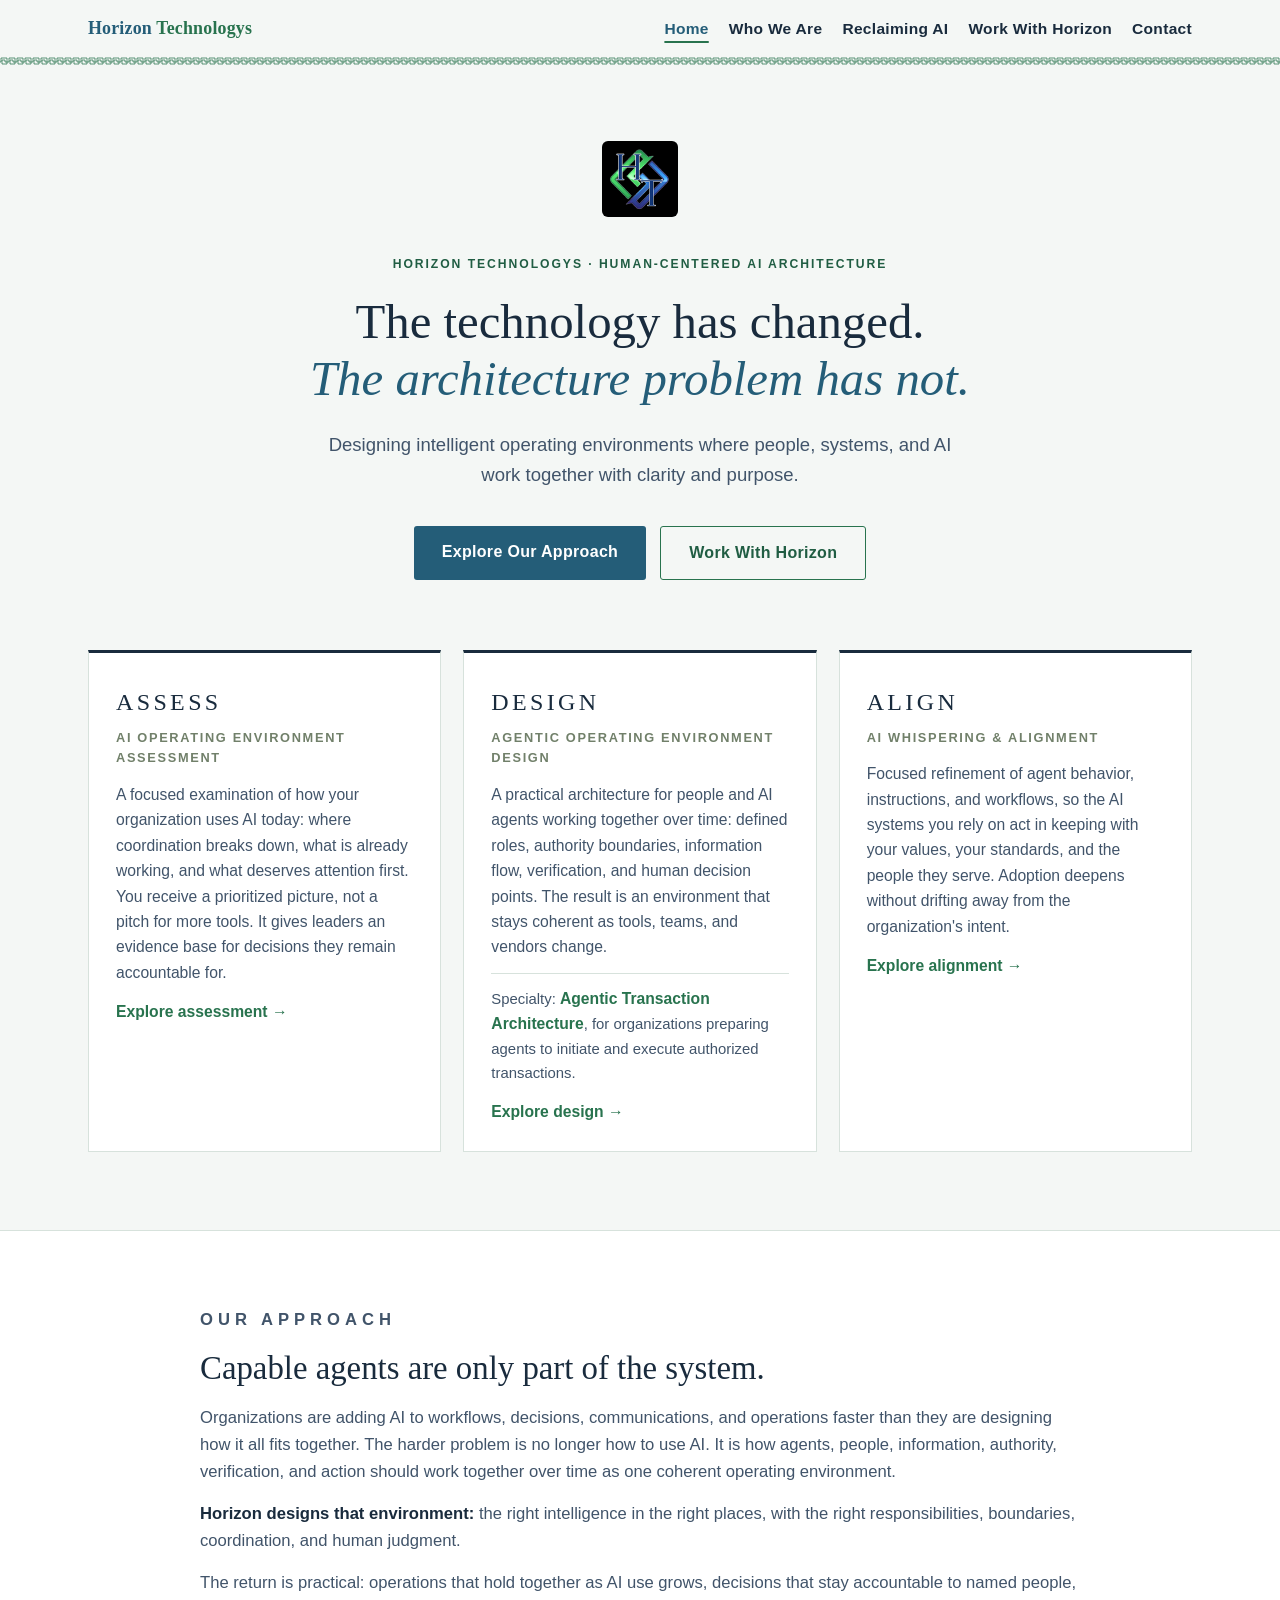
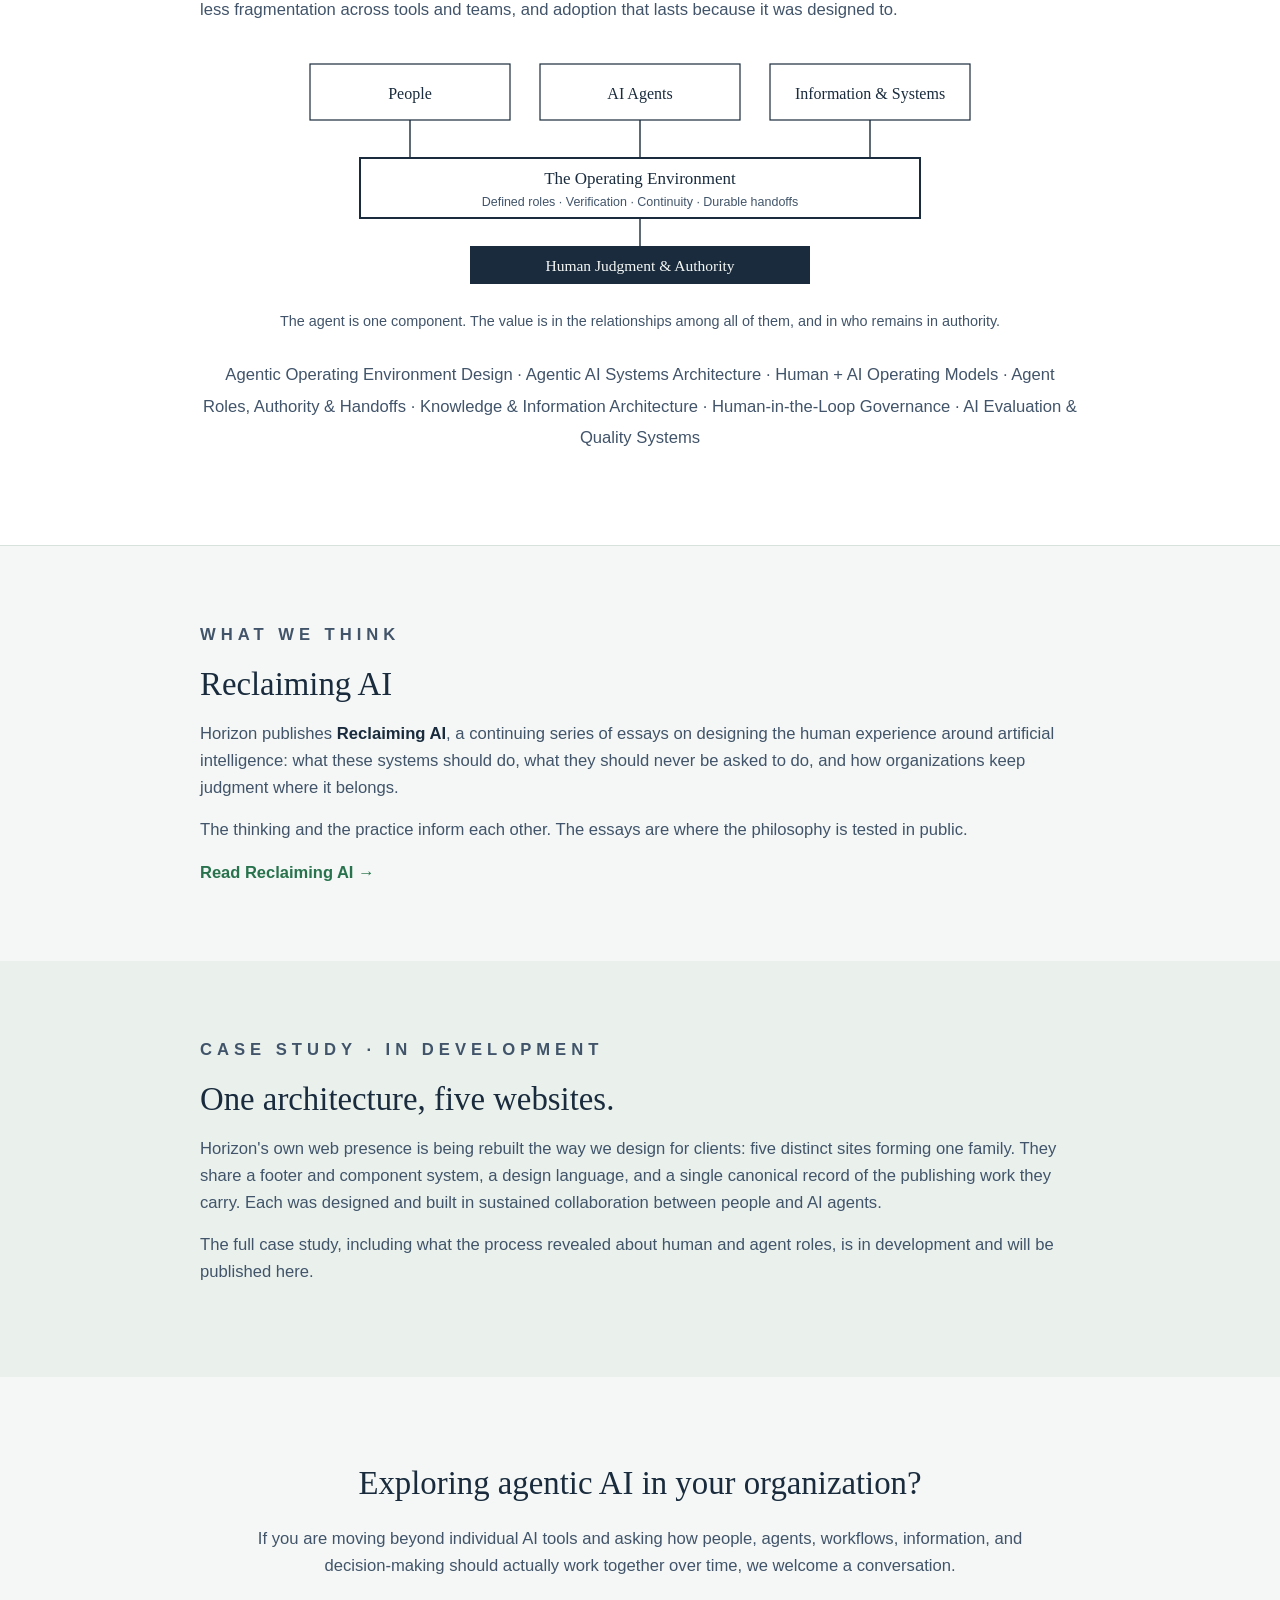
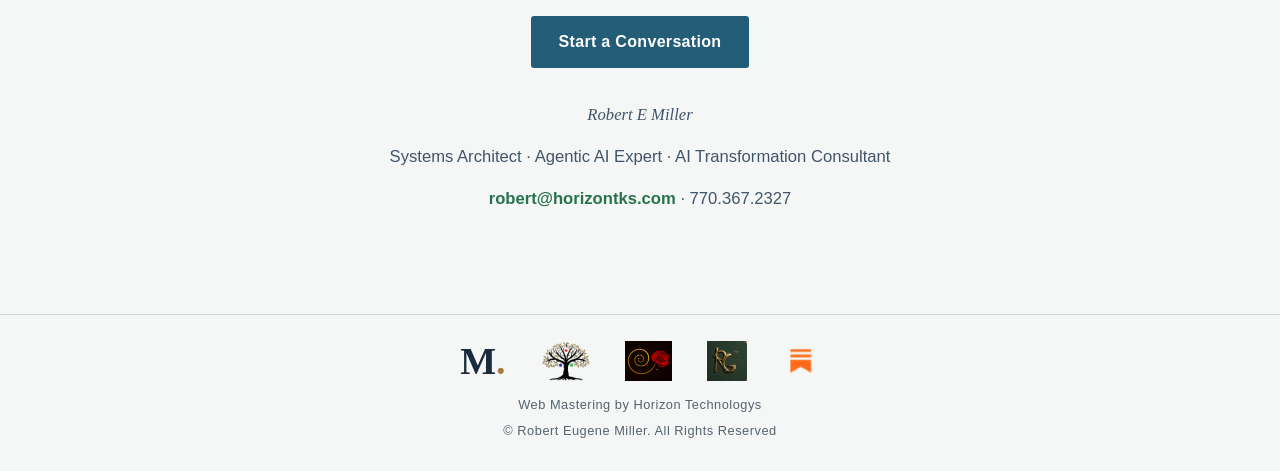
==== index.html @ 890b4d7d "Refine Horizon 2 prototype blue-green brand, navigation, hero and Greek key" ====
<!DOCTYPE html>
<!-- Horizon 2.0 homepage prototype v4. Branch prototype only, not for publication. -->
<html lang="en">
<head>
  <meta charset="UTF-8" />
  <meta name="viewport" content="width=device-width, initial-scale=1.0" />
  <title>Horizon Technologys — Agentic AI Systems Architecture &amp; AI Transformation</title>
  <link rel="canonical" href="https://horizontks.com/">
  <meta name="description" content="Horizon Technologys designs agentic operating environments — the architecture for people, AI agents, information, and decisions working together.">
<meta property="og:type" content="website">
<meta property="og:url" content="https://horizontks.com/">
<meta property="og:title" content="Horizon Technologys — Agentic AI Systems Architecture & AI Transformation">
<meta property="og:description" content="Horizon Technologys designs agentic operating environments — the architecture for people, AI agents, information, and decisions working together.">
<meta property="og:image" content="https://horizontks.com/HTS_Synergy.png">
<script type="application/ld+json">
  {
    "@context": "https://schema.org",
    "@type": "ProfessionalService",
    "name": "Horizon Technologys",
    "url": "https://horizontks.com/",
    "email": "robert@horizontks.com",
    "description": "Horizon Technologys designs agentic operating environments — the architecture for people, AI agents, information, and decisions working together.",
    "founder": { "@type": "Person", "name": "Robert E. Miller" },
    "makesOffer": [
      { "@type": "Offer", "itemOffered": { "@type": "Service", "name": "AI Operating Environment Assessment" } },
      { "@type": "Offer", "itemOffered": { "@type": "Service", "name": "Agentic Operating Environment Design" } },
      { "@type": "Offer", "itemOffered": { "@type": "Service", "name": "AI Whispering & Alignment" } }
    ]
  }
</script>
  <style>
    :root {
      --mist:      #F4F7F5;
      --slate:      #192B3D;
      --slate-soft: #41546A;
      --bronze:     #28734E;
      --horizon-blue: #245D78;
      --horizon-green: #28734E;
      --deep-green: #205D43;
      --sage:       #71806A;
      --sage-tint:  #EAF1ED;
      --line:       #D7E2DC;
      --white:      #FFFFFF;
    }
    *, *::before, *::after { box-sizing: border-box; margin: 0; padding: 0; }
    body {
      background: var(--mist);
      color: var(--slate);
      font-family: 'Segoe UI', Arial, Helvetica, sans-serif;
      font-size: 16.5px;
      line-height: 1.62;
    }
    a { color: var(--bronze); }
    .site-sticky-header { position: sticky; top: 0; z-index: 100; background: var(--mist); }
    nav.site-nav { background: var(--mist); }
    .nav-inner {
      width: 90%; max-width: 1160px; margin: 0 auto; padding: 14px 24px;
      display: flex; align-items: center; justify-content: space-between; gap: 20px;
    }
    .nav-brand {
      font-family: Georgia, 'Times New Roman', serif;
      font-weight: 700; font-size: 1.12rem; color: var(--slate);
      text-decoration: none; letter-spacing: 0.01em; white-space: nowrap;
    }
    .nav-brand { color: var(--horizon-blue); }
    .nav-brand span { color: var(--horizon-green); }
    .nav-links { list-style: none; display: flex; gap: 20px; flex-wrap: wrap; justify-content: flex-end; }
    .nav-links a {
      color: var(--slate); text-decoration: none; font-size: 0.97rem;
      font-weight: 600; letter-spacing: 0.02em;
    }
    .nav-links a:hover { color: var(--horizon-green); }
    .nav-links a.active { color: var(--horizon-blue); text-decoration: underline; text-decoration-color: var(--horizon-green); text-decoration-thickness: 2px; text-underline-offset: 7px; }
    .greek-key-border { display: block; line-height: 0; width: 100%; background: var(--mist); }
    .hero { text-align: center; padding: 76px 24px 58px; max-width: 920px; margin: 0 auto; }
    .hero img.logo { width: 76px; height: 76px; border-radius: 6px; margin-bottom: 30px; }
    .eyebrow {
      letter-spacing: 0.3em; font-size: 0.76rem; font-weight: 700;
      color: var(--bronze); text-transform: uppercase;
    }
    .hero h1 {
      font-family: Georgia, 'Times New Roman', serif; font-weight: 400;
      font-size: 3.05rem; line-height: 1.16; margin: 20px 0 22px; color: var(--slate);
    }
    .hero h1 em { color: var(--horizon-blue); }
    .hero .eyebrow { color: var(--deep-green); letter-spacing: 0.16em; }
    .hero .sub { font-size: 1.16rem; color: var(--slate-soft); max-width: 660px; margin: 0 auto; }
    .cta-row { margin-top: 36px; display: flex; gap: 14px; justify-content: center; flex-wrap: wrap; }
    .btn {
      display: inline-block; padding: 13px 28px; border-radius: 3px;
      text-decoration: none; font-weight: 600; letter-spacing: 0.02em; font-size: 1rem;
    }
    .btn-solid { background: var(--horizon-blue); color: var(--white); }
    .btn-outline { border: 1.5px solid var(--horizon-green); color: var(--deep-green); background: transparent; }
    .paths {
      display: grid; grid-template-columns: repeat(3, 1fr); gap: 22px;
      max-width: 1160px; margin: 0 auto; padding: 12px 24px 78px; width: 90%;
    }
    .path { background: var(--white); border: 1px solid var(--line); border-top: 3px solid var(--slate); padding: 30px 27px 26px; }
    .path h3 { font-family: Georgia, 'Times New Roman', serif; font-size: 1.5rem; letter-spacing: 0.14em; font-weight: 400; }
    .path .offer-name { font-size: 0.8rem; letter-spacing: 0.13em; text-transform: uppercase; color: var(--sage); font-weight: 700; margin: 6px 0 13px; }
    .path p { color: var(--slate-soft); font-size: 0.98rem; margin-bottom: 13px; }
    .path p.specialty { font-size: 0.93rem; border-top: 1px solid var(--line); padding-top: 12px; }
    .path a.more { color: var(--bronze); font-weight: 700; text-decoration: none; font-size: 0.98rem; }
    .section { padding: 76px 24px; }
    .section-inner { max-width: 880px; margin: 0 auto; }
    .section h2 { font-family: Georgia, 'Times New Roman', serif; font-weight: 400; font-size: 2.05rem; line-height: 1.25; margin: 14px 0 16px; }
    .section p { color: var(--slate-soft); margin-bottom: 15px; font-size: 1.04rem; }
    .section p strong { color: var(--slate); }
    .band-white { background: var(--white); border-block: 1px solid var(--line); }
    .band-sage { background: var(--sage-tint); }
    .diagram { text-align: center; margin: 30px auto 8px; }
    .diagram svg { max-width: 100%; height: auto; }
    .diagram figcaption { font-size: 0.9rem; color: var(--slate-soft); margin-top: 10px; }
    .practice-line { font-size: 0.92rem; color: var(--sage); text-align: center; margin-top: 26px; line-height: 1.9; }
    a.more { color: var(--bronze); font-weight: 700; text-decoration: none; }
    .closing { text-align: center; padding: 80px 24px 70px; max-width: 820px; margin: 0 auto; }
    .closing h2 { font-family: Georgia, 'Times New Roman', serif; font-weight: 400; font-size: 2.05rem; margin-bottom: 16px; }
    .closing p { color: var(--slate-soft); margin-bottom: 15px; font-size: 1.04rem; }
    .signature { font-family: Georgia, 'Times New Roman', serif; font-style: italic; font-size: 1.35rem; color: var(--slate); margin-top: 34px; }
    .contact-line { color: var(--slate-soft); font-size: 0.98rem; margin-top: 4px; }
    .contact-line a { color: var(--bronze); text-decoration: none; font-weight: 600; }
    @media (max-width: 860px) {
      .paths { grid-template-columns: 1fr; width: auto; }
      .hero h1 { font-size: 2.25rem; }
      .hero { padding-top: 54px; }
      .nav-inner { flex-direction: column; gap: 10px; }
      .nav-links { justify-content: center; }
      .section { padding: 54px 20px; }
      .closing { padding: 56px 20px 52px; }
    }
  </style>
</head>
<body>

  <div class="site-sticky-header">
    <nav class="site-nav" aria-label="Site navigation">
      <div class="nav-inner">
        <a href="index.html" class="nav-brand">Horizon <span>Technologys</span></a>
        <ul class="nav-links">
          <li><a href="index.html" class="active">Home</a></li>
          <li><a href="whoweare.html">Who We Are</a></li>
          <li><a href="reclaiming-ai.html">Reclaiming AI</a></li>
          <li><a href="work-with-horizon.html">Work With Horizon</a></li>
          <li><a href="contact.html">Contact</a></li>
        </ul>
      </div>
    </nav>
    <div class="greek-key-border" aria-hidden="true">
      <svg width="100%" height="8" xmlns="http://www.w3.org/2000/svg">
        <defs>
          <pattern id="meander" x="0" y="0" width="8" height="8" patternUnits="userSpaceOnUse">
            <path d="M 0,5 H 1 V 1 H 7 V 7 H 2 V 3 H 5 V 5 H 8" fill="none" stroke="#28734E" stroke-width="0.75" stroke-linecap="square" stroke-linejoin="miter"/>
          </pattern>
        </defs>
        <rect width="100%" height="8" fill="url(#meander)"/>
      </svg>
    </div>
  </div>

  <header class="hero">
    <img class="logo" src="HTS_Synergy.png" alt="Horizon Technologys logo" />
    <p class="eyebrow">Horizon Technologys · Human-Centered AI Architecture</p>
    <h1>The technology has changed.<br /><em>The architecture problem has not.</em></h1>
    <p class="sub">Designing intelligent operating environments where people, systems, and AI work together with clarity and purpose.</p>
    <div class="cta-row">
      <a class="btn btn-solid" href="#approach">Explore Our Approach</a>
      <a class="btn btn-outline" href="work-with-horizon.html">Work With Horizon</a>
    </div>
  </header>

  <div class="paths">
    <div class="path">
      <h3>ASSESS</h3>
      <p class="offer-name">AI Operating Environment Assessment</p>
      <p>A focused examination of how your organization uses AI today: where coordination breaks down, what is already working, and what deserves attention first. You receive a prioritized picture, not a pitch for more tools. It gives leaders an evidence base for decisions they remain accountable for.</p>
      <a class="more" href="assessment.html">Explore assessment →</a>
    </div>
    <div class="path">
      <h3>DESIGN</h3>
      <p class="offer-name">Agentic Operating Environment Design</p>
      <p>A practical architecture for people and AI agents working together over time: defined roles, authority boundaries, information flow, verification, and human decision points. The result is an environment that stays coherent as tools, teams, and vendors change.</p>
      <p class="specialty">Specialty: <a class="more" href="agentic-transaction-architecture.html">Agentic Transaction Architecture</a>, for organizations preparing agents to initiate and execute authorized transactions.</p>
      <a class="more" href="operating-environment-design.html">Explore design →</a>
    </div>
    <div class="path">
      <h3>ALIGN</h3>
      <p class="offer-name">AI Whispering &amp; Alignment</p>
      <p>Focused refinement of agent behavior, instructions, and workflows, so the AI systems you rely on act in keeping with your values, your standards, and the people they serve. Adoption deepens without drifting away from the organization's intent.</p>
      <a class="more" href="whispering-alignment.html">Explore alignment →</a>
    </div>
  </div>

  <section class="section band-white" id="approach">
    <div class="section-inner">
      <p class="eyebrow">Our Approach</p>
      <h2>Capable agents are only part of the system.</h2>
      <p>Organizations are adding AI to workflows, decisions, communications, and operations faster than they are designing how it all fits together. The harder problem is no longer how to use AI. It is how agents, people, information, authority, verification, and action should work together over time as one coherent operating environment.</p>
      <p><strong>Horizon designs that environment:</strong> the right intelligence in the right places, with the right responsibilities, boundaries, coordination, and human judgment.</p>
      <p>The return is practical: operations that hold together as AI use grows, decisions that stay accountable to named people, less fragmentation across tools and teams, and adoption that lasts because it was designed to.</p>
      <figure class="diagram">
        <svg width="680" height="238" viewBox="0 0 680 238" xmlns="http://www.w3.org/2000/svg" role="img" aria-label="Diagram: people, AI agents, and information and systems working within an operating environment grounded in human judgment and authority">
          <g font-family="Georgia, 'Times New Roman', serif" font-size="16" fill="#192B3D" text-anchor="middle">
            <rect x="10" y="10" width="200" height="56" fill="#FFFFFF" stroke="#192B3D" stroke-width="1.2"/>
            <text x="110" y="45">People</text>
            <rect x="240" y="10" width="200" height="56" fill="#FFFFFF" stroke="#192B3D" stroke-width="1.2"/>
            <text x="340" y="45">AI Agents</text>
            <rect x="470" y="10" width="200" height="56" fill="#FFFFFF" stroke="#192B3D" stroke-width="1.2"/>
            <text x="570" y="45">Information &amp; Systems</text>
          </g>
          <g stroke="#192B3D" stroke-width="1.4">
            <line x1="110" y1="66" x2="110" y2="104"/>
            <line x1="340" y1="66" x2="340" y2="104"/>
            <line x1="570" y1="66" x2="570" y2="104"/>
          </g>
          <rect x="60" y="104" width="560" height="60" fill="#FFFFFF" stroke="#192B3D" stroke-width="2"/>
          <text x="340" y="130" text-anchor="middle" font-family="Georgia, 'Times New Roman', serif" font-size="17" fill="#192B3D">The Operating Environment</text>
          <text x="340" y="152" text-anchor="middle" font-family="'Segoe UI', Arial, sans-serif" font-size="12.5" fill="#41546A">Defined roles · Verification · Continuity · Durable handoffs</text>
          <line x1="340" y1="164" x2="340" y2="192" stroke="#192B3D" stroke-width="1.4"/>
          <rect x="170" y="192" width="340" height="38" fill="#192B3D"/>
          <text x="340" y="217" text-anchor="middle" font-family="Georgia, 'Times New Roman', serif" font-size="15.5" fill="#F4F7F5">Human Judgment &amp; Authority</text>
        </svg>
        <figcaption>The agent is one component. The value is in the relationships among all of them, and in who remains in authority.</figcaption>
      </figure>
      <p class="practice-line">Agentic Operating Environment Design · Agentic AI Systems Architecture · Human + AI Operating Models · Agent Roles, Authority &amp; Handoffs · Knowledge &amp; Information Architecture · Human-in-the-Loop Governance · AI Evaluation &amp; Quality Systems</p>
    </div>
  </section>

  <section class="section">
    <div class="section-inner">
      <p class="eyebrow">What We Think</p>
      <h2>Reclaiming AI</h2>
      <p>Horizon publishes <strong>Reclaiming AI</strong>, a continuing series of essays on designing the human experience around artificial intelligence: what these systems should do, what they should never be asked to do, and how organizations keep judgment where it belongs.</p>
      <p>The thinking and the practice inform each other. The essays are where the philosophy is tested in public.</p>
      <a class="more" href="reclaiming-ai.html">Read Reclaiming AI →</a>
    </div>
  </section>

  <section class="section band-sage">
    <div class="section-inner">
      <p class="eyebrow">Case Study · In Development</p>
      <h2>One architecture, five websites.</h2>
      <p>Horizon's own web presence is being rebuilt the way we design for clients: five distinct sites forming one family. They share a footer and component system, a design language, and a single canonical record of the publishing work they carry. Each was designed and built in sustained collaboration between people and AI agents.</p>
      <p>The full case study, including what the process revealed about human and agent roles, is in development and will be published here.</p>
    </div>
  </section>

  <section class="closing">
    <h2>Exploring agentic AI in your organization?</h2>
    <p>If you are moving beyond individual AI tools and asking how people, agents, workflows, information, and decision-making should actually work together over time, we welcome a conversation.</p>
    <div class="cta-row">
      <a class="btn btn-solid" href="mailto:robert@horizontks.com?subject=Conversation%20with%20Horizon">Start a Conversation</a>
    </div>
    <p class="signature">Robert E Miller</p>
    <p class="contact-line">Systems Architect · Agentic AI Expert · AI Transformation Consultant</p>
    <p class="contact-line"><a href="mailto:robert@horizontks.com">robert@horizontks.com</a> · 770.367.2327</p>
  </section>

  <style>
  .htks-footer { background: transparent; border-top: 1px solid rgba(0, 0, 0, 0.14); margin-top: 1rem; padding: 1.6rem 1rem 1.8rem; text-align: center; font-family: inherit; }
  .htks-footer-row { display: flex; flex-wrap: wrap; justify-content: center; align-items: center; gap: 1.4rem 2.2rem; margin: 0 0 0.9rem; border: 0; padding: 0; }
  .htks-footer-link { display: inline-flex; align-items: center; line-height: 0; }
  .htks-footer-link img { height: 40px; width: auto; display: block; }
  .htks-footer-markham { line-height: 1; text-decoration: none; }
  .htks-markham-word { font-family: Georgia, "Times New Roman", serif; font-size: 38px; font-weight: 700; line-height: 1; color: #192B3D; }
  .htks-markham-dot { color: #A87940; }
  .htks-host-horizontks .htks-item-horizon, .htks-host-markhamideas .htks-item-markham, .htks-host-theryehouse .htks-item-rye, .htks-host-remyrmiller .htks-item-remy, .htks-host-rguytano .htks-item-rguytano { display: none; }
  .htks-footer-credit { margin: 0; font-size: 0.8rem; letter-spacing: 0.04em; opacity: 0.72; }
  .htks-footer-copy { margin: 0.35rem 0 0; font-size: 0.8rem; letter-spacing: 0.04em; opacity: 0.72; }
</style>
<footer class="htks-footer htks-host-horizontks">
  <nav class="htks-footer-row" aria-label="Web Mastering by Horizon Technologys">
    <a class="htks-footer-link htks-item-horizon" href="https://horizontks.com/" title="Horizon Technologys"><img src="/horizon-logo-2026.png" alt="Horizon Technologys" height="40"></a>
    <a class="htks-footer-link htks-footer-markham htks-item-markham" href="https://markhamideas.org/" title="Markham" aria-label="Markham"><span class="htks-markham-word" aria-hidden="true">M<span class="htks-markham-dot">.</span></span></a>
    <a class="htks-footer-link htks-item-rye" href="https://theryehouse.com/" title="The Rye House"><img src="/rye-tree-clean.png" alt="The Rye House" height="40"></a>
    <a class="htks-footer-link htks-item-remy" href="https://rremymiller.com/" title="R Remy Miller"><img src="/remy-spiral-logo.png" alt="R Remy Miller" height="40"></a><a class="htks-footer-link htks-item-rguytano" href="https://rguytano.com/" title="RGuytano"><img src="/rguytano-rg-logo.png" alt="RGuytano" height="40"></a><a class="htks-footer-link htks-item-substack" href="https://remy1miller.substack.com/" title="Substack: Welcome to my Neighborhood"><img src="/substack-glyph.png" alt="Substack" height="40"></a>
  </nav>
  <p class="htks-footer-credit">Web Mastering by Horizon Technologys</p>
  <p class="htks-footer-copy">© Robert Eugene Miller. All Rights Reserved</p>
</footer>
</body>
</html>
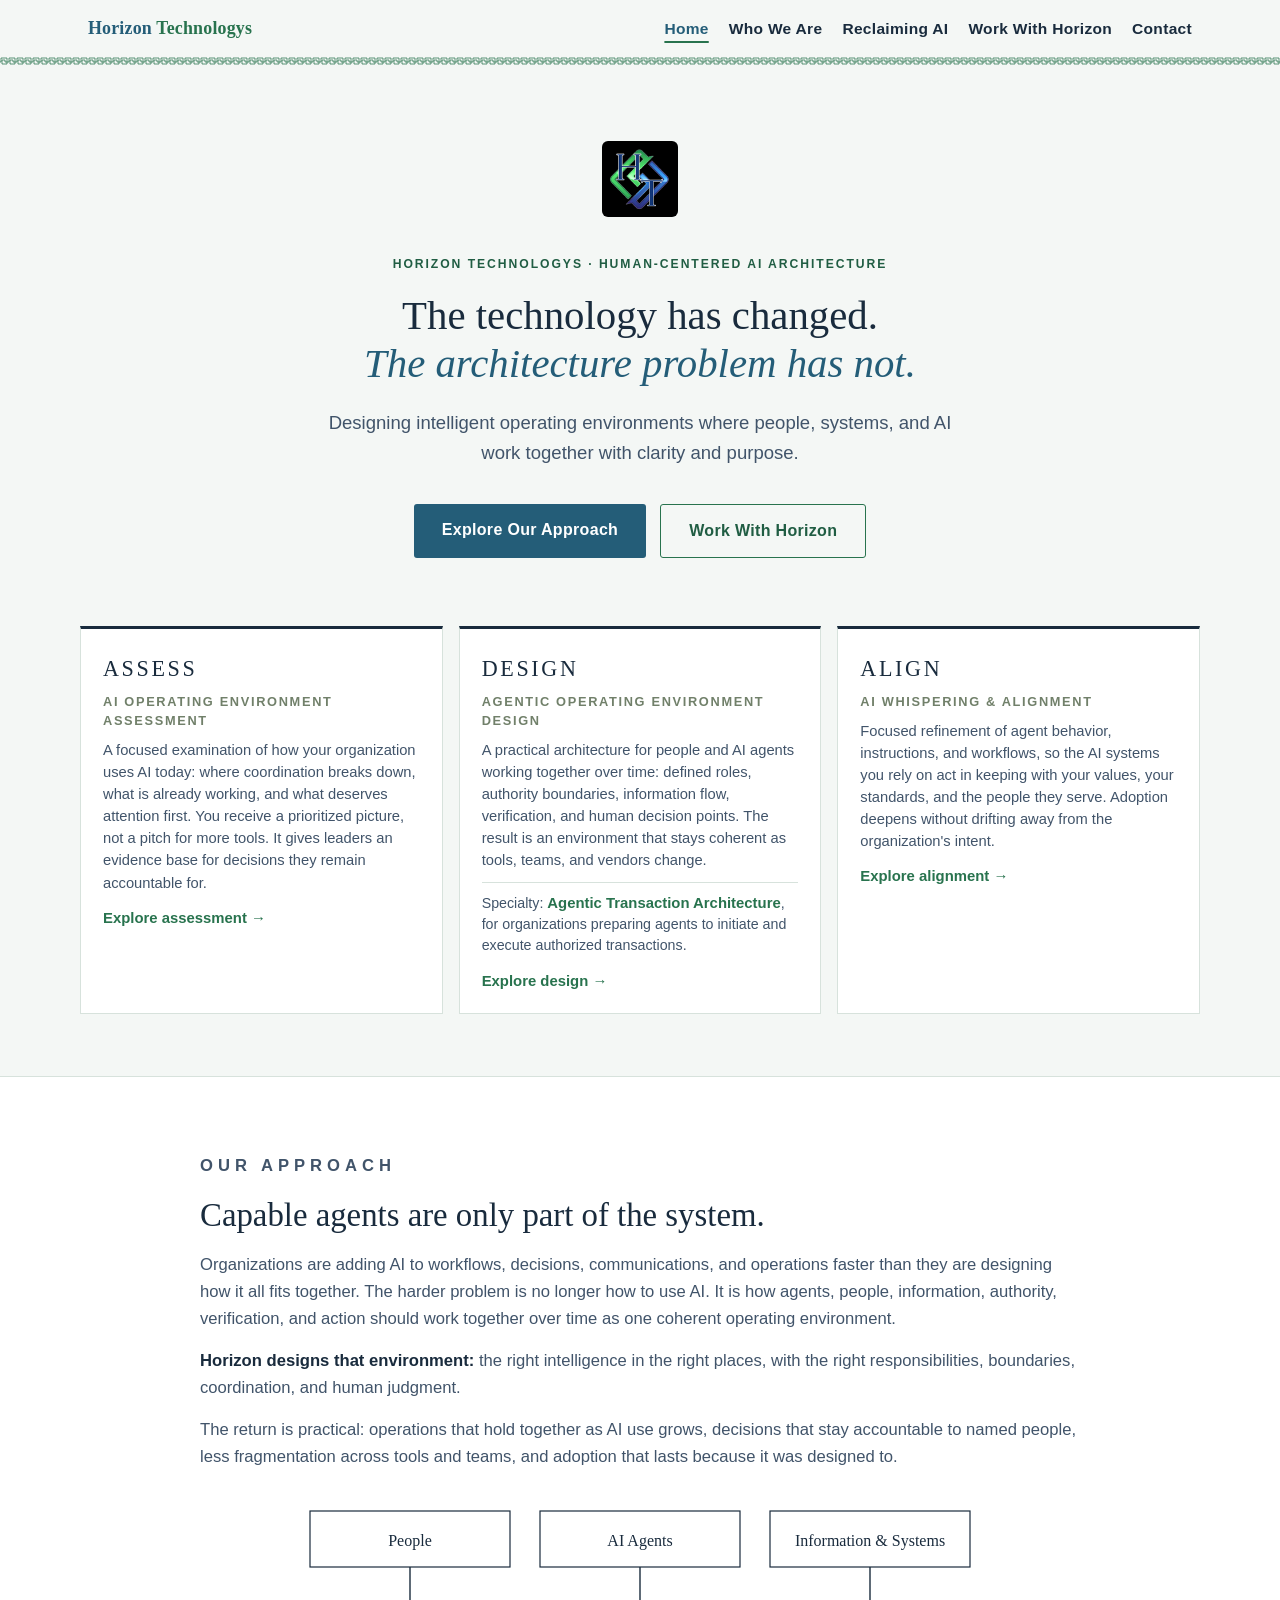
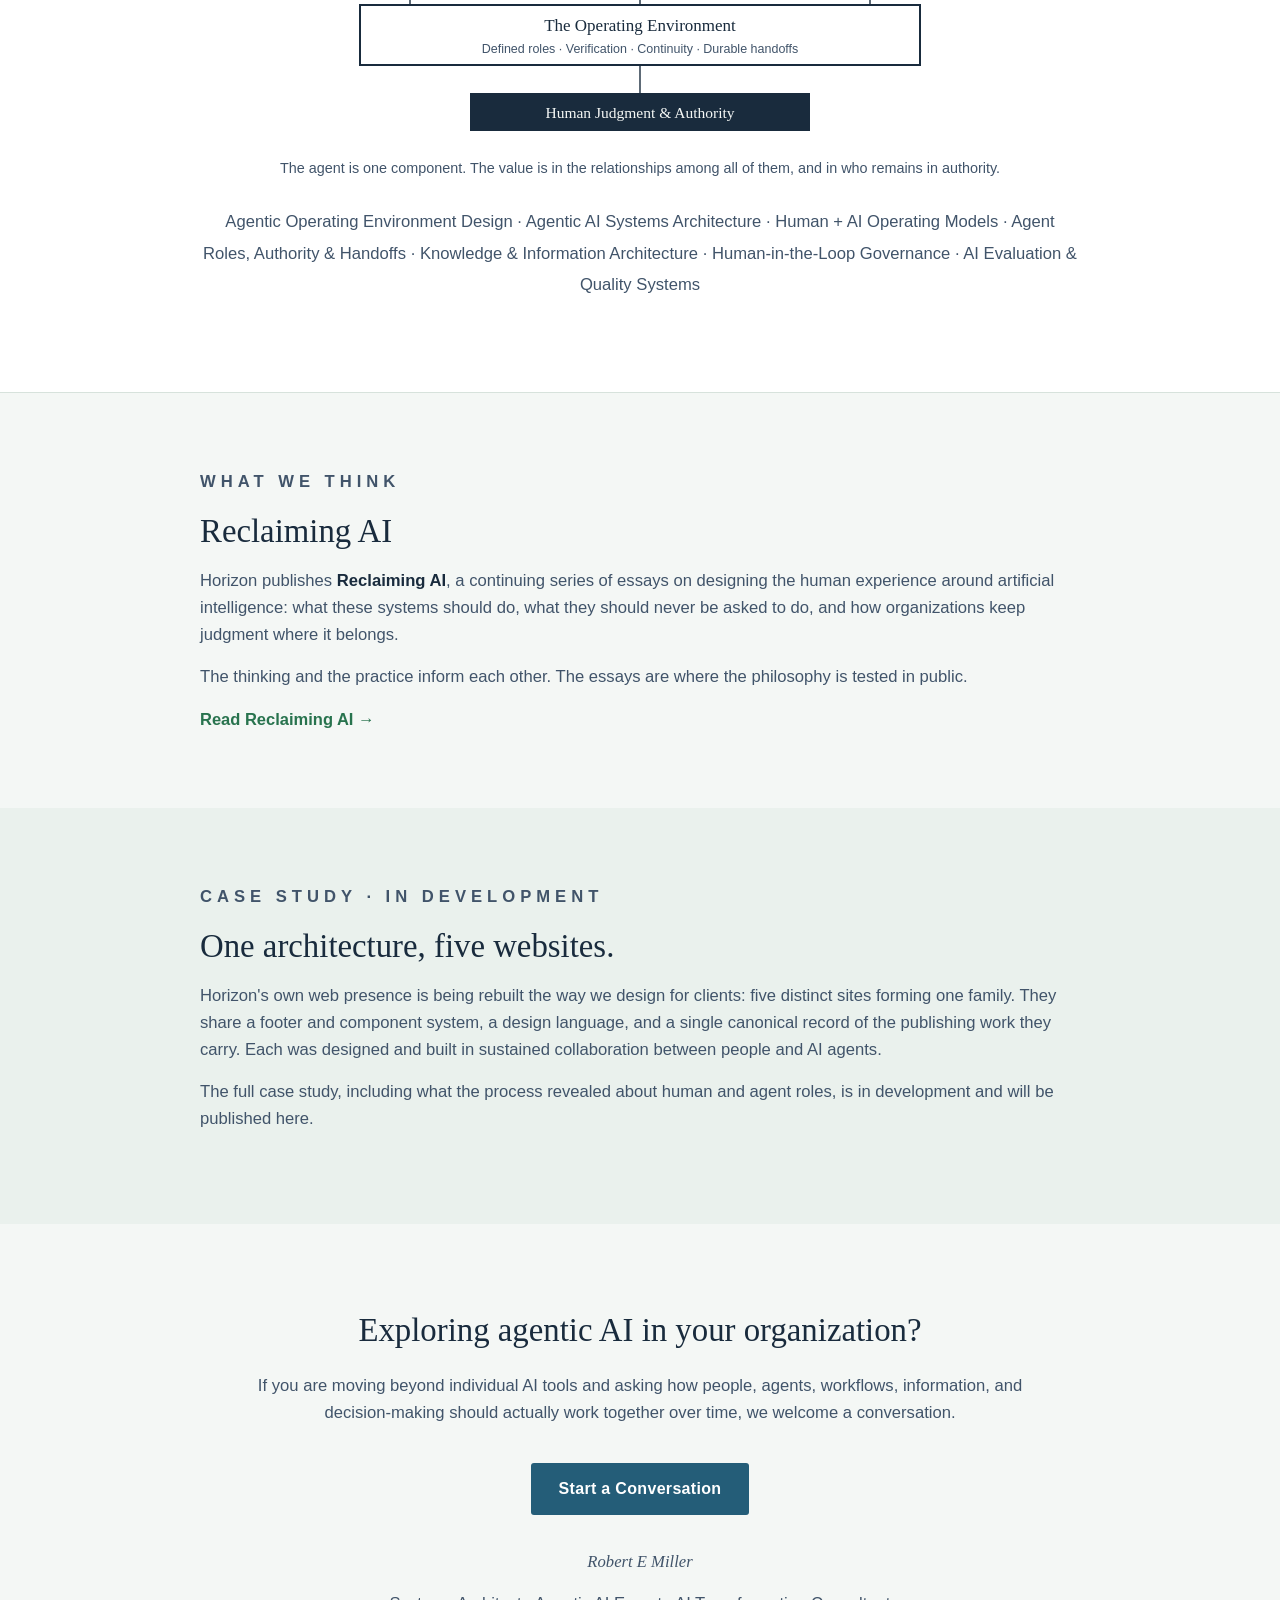
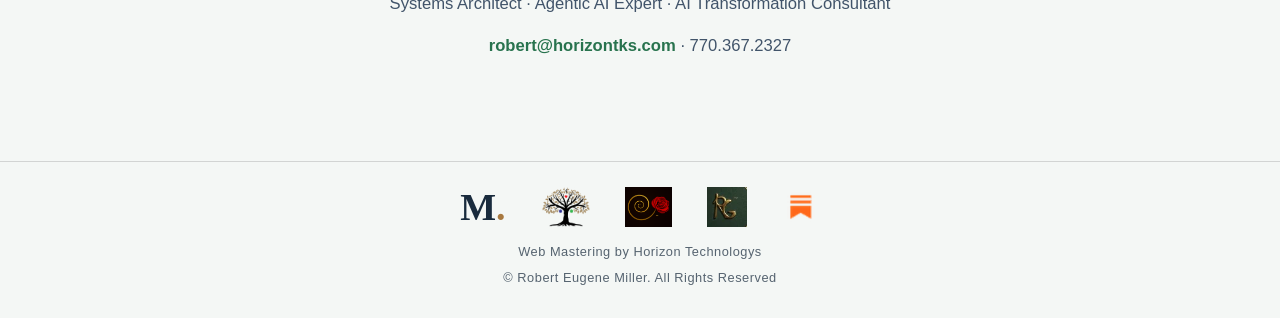
==== commit 3225e54a: "Reduce hero headline and compact service cards for desktop viewport" ====
--- a/index.html
+++ b/index.html
@@ -80,7 +80,7 @@
     }
     .hero h1 {
       font-family: Georgia, 'Times New Roman', serif; font-weight: 400;
-      font-size: 3.05rem; line-height: 1.16; margin: 20px 0 22px; color: var(--slate);
+      font-size: 2.55rem; line-height: 1.17; margin: 18px 0 20px; color: var(--slate);
     }
     .hero h1 em { color: var(--horizon-blue); }
     .hero .eyebrow { color: var(--deep-green); letter-spacing: 0.16em; }
@@ -93,15 +93,15 @@
     .btn-solid { background: var(--horizon-blue); color: var(--white); }
     .btn-outline { border: 1.5px solid var(--horizon-green); color: var(--deep-green); background: transparent; }
     .paths {
-      display: grid; grid-template-columns: repeat(3, 1fr); gap: 22px;
-      max-width: 1160px; margin: 0 auto; padding: 12px 24px 78px; width: 90%;
-    }
-    .path { background: var(--white); border: 1px solid var(--line); border-top: 3px solid var(--slate); padding: 30px 27px 26px; }
-    .path h3 { font-family: Georgia, 'Times New Roman', serif; font-size: 1.5rem; letter-spacing: 0.14em; font-weight: 400; }
-    .path .offer-name { font-size: 0.8rem; letter-spacing: 0.13em; text-transform: uppercase; color: var(--sage); font-weight: 700; margin: 6px 0 13px; }
-    .path p { color: var(--slate-soft); font-size: 0.98rem; margin-bottom: 13px; }
-    .path p.specialty { font-size: 0.93rem; border-top: 1px solid var(--line); padding-top: 12px; }
-    .path a.more { color: var(--bronze); font-weight: 700; text-decoration: none; font-size: 0.98rem; }
+      display: grid; grid-template-columns: repeat(3, 1fr); gap: 16px;
+      max-width: 1160px; margin: 0 auto; padding: 10px 20px 62px; width: 94%;
+    }
+    .path { min-width: 0; background: var(--white); border: 1px solid var(--line); border-top: 3px solid var(--slate); padding: 22px 22px 20px; }
+    .path h3 { font-family: Georgia, 'Times New Roman', serif; font-size: 1.38rem; letter-spacing: 0.12em; font-weight: 400; }
+    .path .offer-name { font-size: 0.8rem; letter-spacing: 0.13em; text-transform: uppercase; color: var(--sage); font-weight: 700; margin: 5px 0 9px; }
+    .path p { color: var(--slate-soft); font-size: 0.92rem; line-height: 1.5; margin-bottom: 10px; }
+    .path p.specialty { font-size: 0.89rem; border-top: 1px solid var(--line); padding-top: 9px; }
+    .path a.more { color: var(--bronze); font-weight: 700; text-decoration: none; font-size: 0.93rem; }
     .section { padding: 76px 24px; }
     .section-inner { max-width: 880px; margin: 0 auto; }
     .section h2 { font-family: Georgia, 'Times New Roman', serif; font-weight: 400; font-size: 2.05rem; line-height: 1.25; margin: 14px 0 16px; }
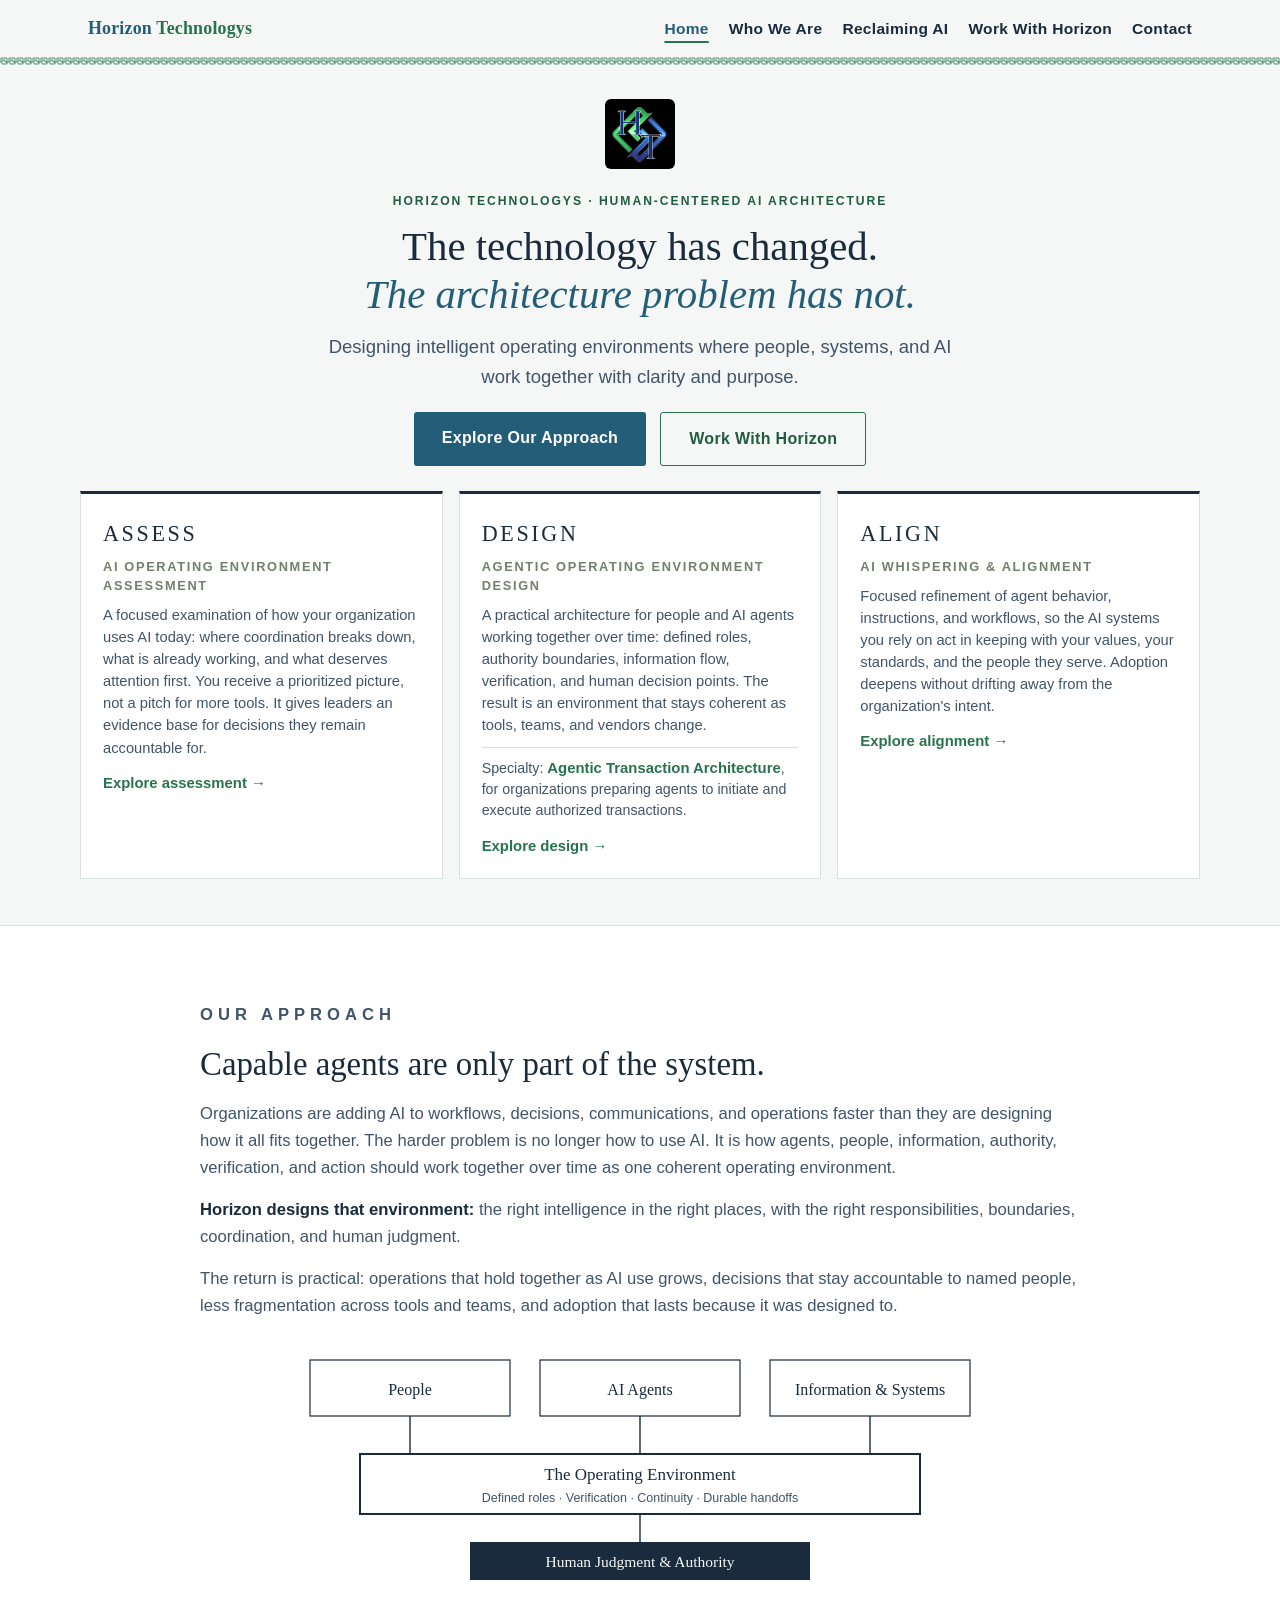
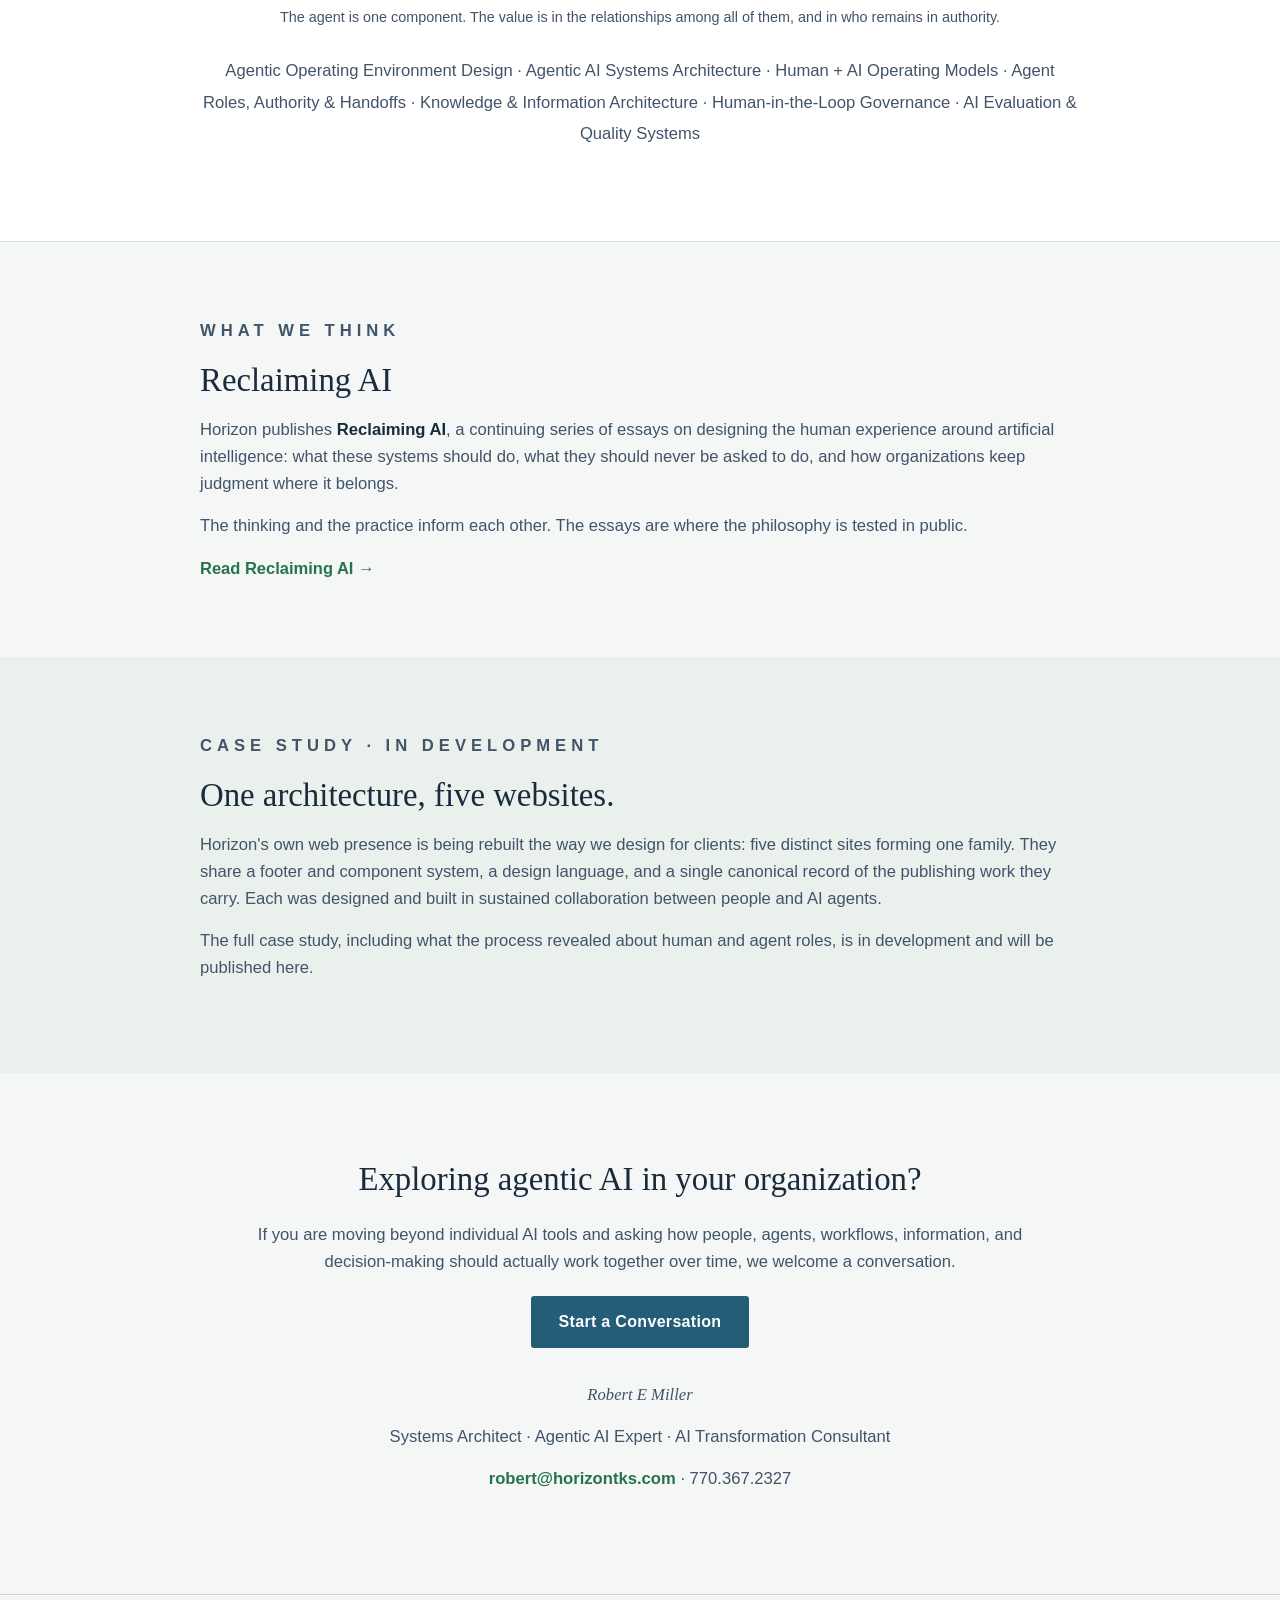
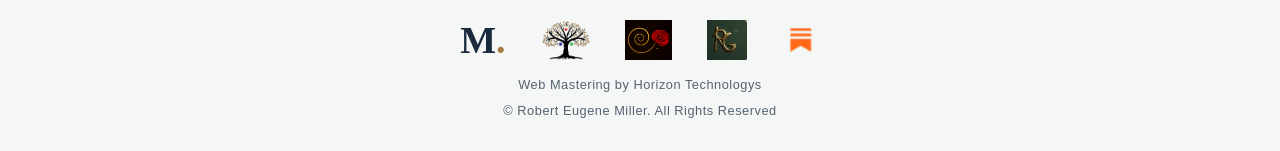
==== commit 853ae127: "Tighten vertical rhythm of homepage hero and service cards" ====
--- a/index.html
+++ b/index.html
@@ -72,20 +72,20 @@
     .nav-links a:hover { color: var(--horizon-green); }
     .nav-links a.active { color: var(--horizon-blue); text-decoration: underline; text-decoration-color: var(--horizon-green); text-decoration-thickness: 2px; text-underline-offset: 7px; }
     .greek-key-border { display: block; line-height: 0; width: 100%; background: var(--mist); }
-    .hero { text-align: center; padding: 76px 24px 58px; max-width: 920px; margin: 0 auto; }
-    .hero img.logo { width: 76px; height: 76px; border-radius: 6px; margin-bottom: 30px; }
+    .hero { text-align: center; padding: 34px 24px 25px; max-width: 920px; margin: 0 auto; }
+    .hero img.logo { width: 70px; height: 70px; border-radius: 6px; margin-bottom: 15px; }
     .eyebrow {
       letter-spacing: 0.3em; font-size: 0.76rem; font-weight: 700;
       color: var(--bronze); text-transform: uppercase;
     }
     .hero h1 {
       font-family: Georgia, 'Times New Roman', serif; font-weight: 400;
-      font-size: 2.55rem; line-height: 1.17; margin: 18px 0 20px; color: var(--slate);
+      font-size: 2.55rem; line-height: 1.17; margin: 12px 0 13px; color: var(--slate);
     }
     .hero h1 em { color: var(--horizon-blue); }
     .hero .eyebrow { color: var(--deep-green); letter-spacing: 0.16em; }
     .hero .sub { font-size: 1.16rem; color: var(--slate-soft); max-width: 660px; margin: 0 auto; }
-    .cta-row { margin-top: 36px; display: flex; gap: 14px; justify-content: center; flex-wrap: wrap; }
+    .cta-row { margin-top: 20px; display: flex; gap: 14px; justify-content: center; flex-wrap: wrap; }
     .btn {
       display: inline-block; padding: 13px 28px; border-radius: 3px;
       text-decoration: none; font-weight: 600; letter-spacing: 0.02em; font-size: 1rem;
@@ -94,7 +94,7 @@
     .btn-outline { border: 1.5px solid var(--horizon-green); color: var(--deep-green); background: transparent; }
     .paths {
       display: grid; grid-template-columns: repeat(3, 1fr); gap: 16px;
-      max-width: 1160px; margin: 0 auto; padding: 10px 20px 62px; width: 94%;
+      max-width: 1160px; margin: 0 auto; padding: 0 20px 46px; width: 94%;
     }
     .path { min-width: 0; background: var(--white); border: 1px solid var(--line); border-top: 3px solid var(--slate); padding: 22px 22px 20px; }
     .path h3 { font-family: Georgia, 'Times New Roman', serif; font-size: 1.38rem; letter-spacing: 0.12em; font-weight: 400; }
@@ -123,7 +123,7 @@
     @media (max-width: 860px) {
       .paths { grid-template-columns: 1fr; width: auto; }
       .hero h1 { font-size: 2.25rem; }
-      .hero { padding-top: 54px; }
+      .hero { padding: 28px 20px 24px; }
       .nav-inner { flex-direction: column; gap: 10px; }
       .nav-links { justify-content: center; }
       .section { padding: 54px 20px; }
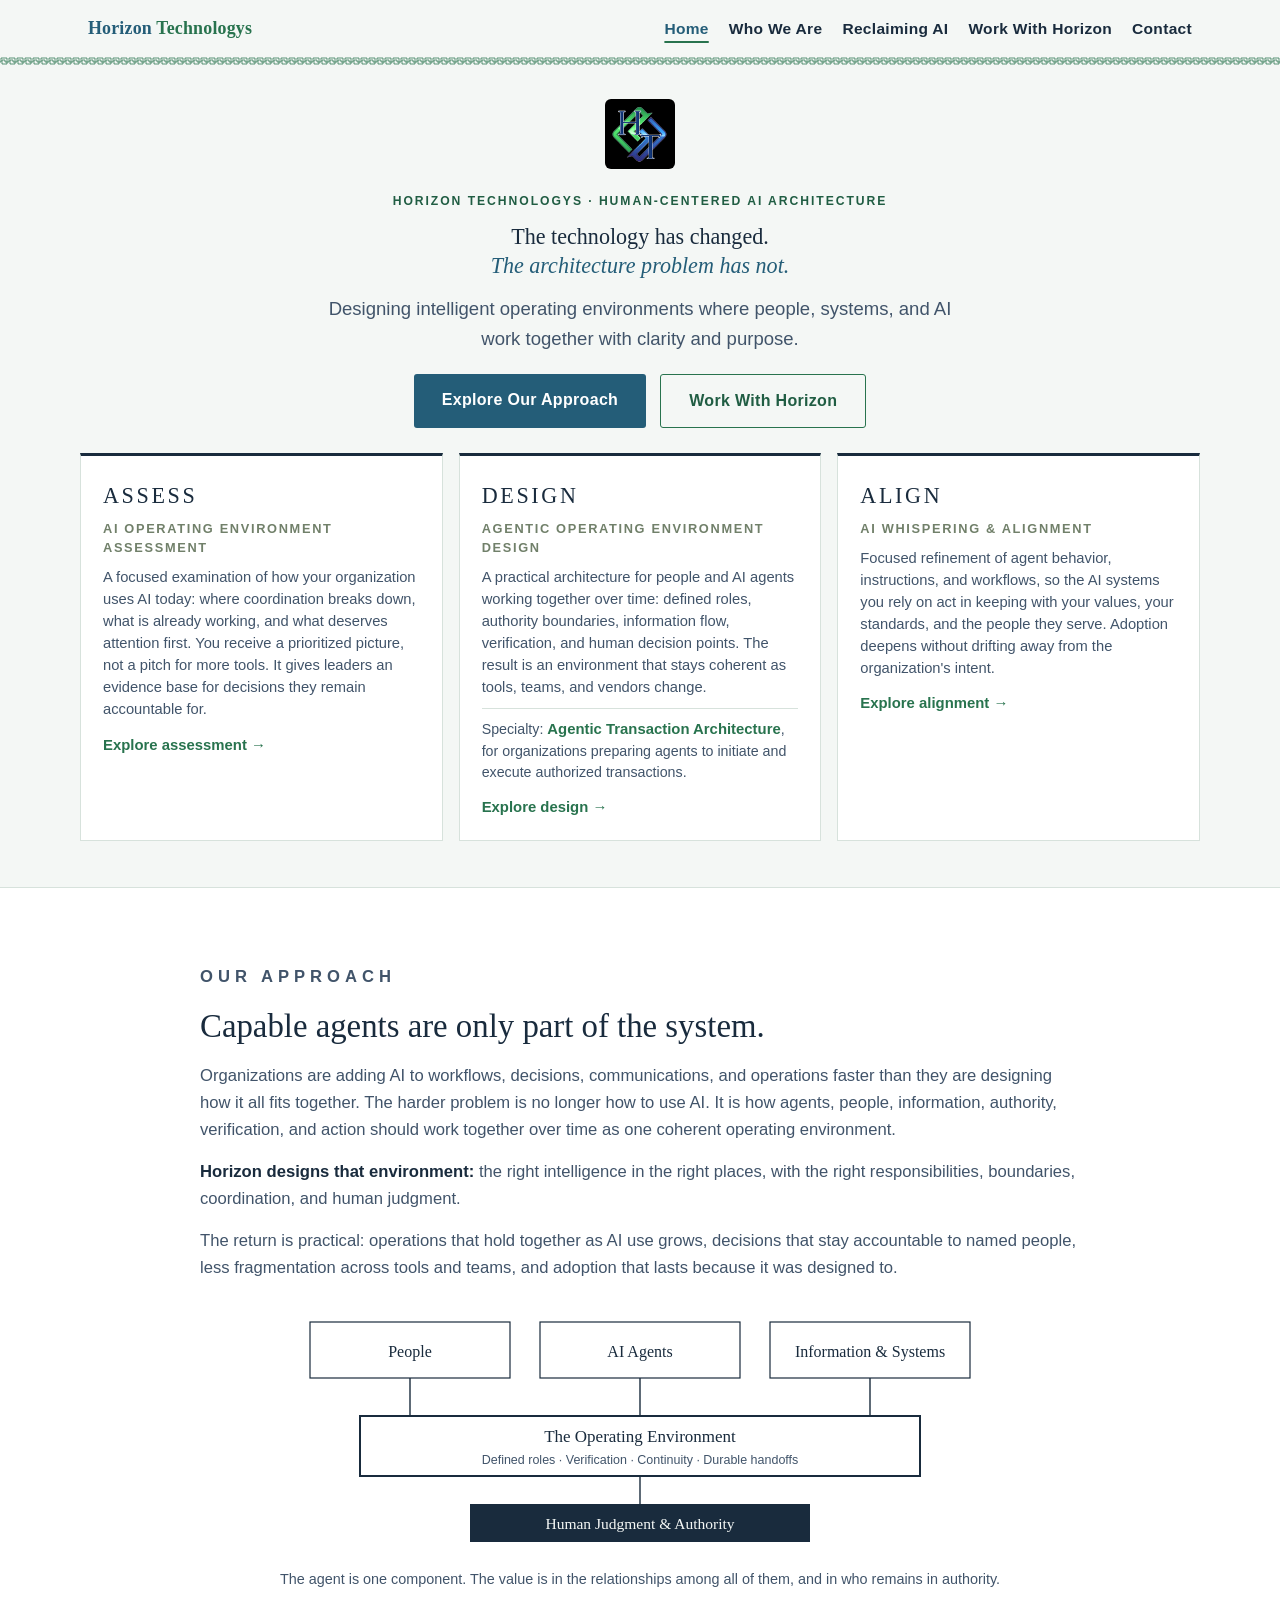
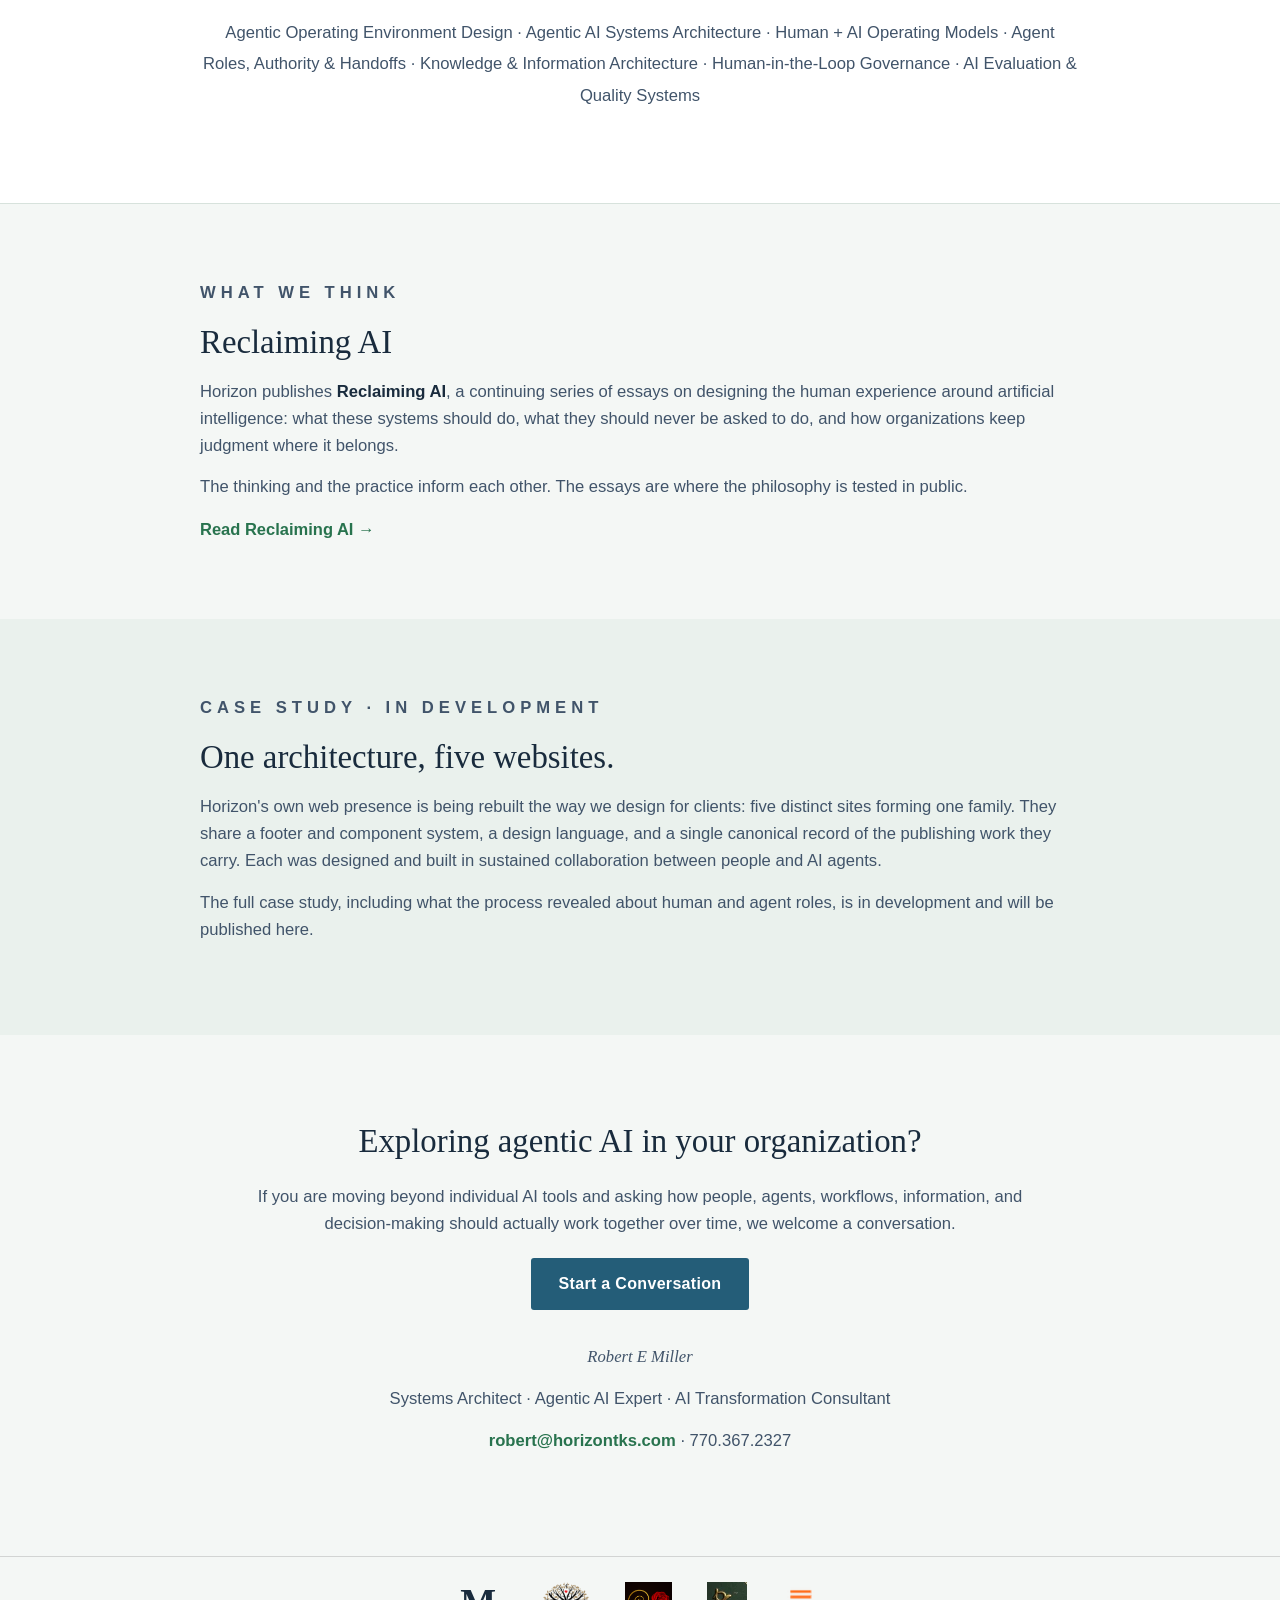
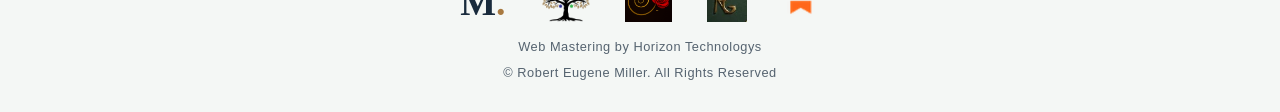
==== commit f25811e5: "Match two-line hero headline font size to service card headings" ====
--- a/index.html
+++ b/index.html
@@ -80,7 +80,7 @@
     }
     .hero h1 {
       font-family: Georgia, 'Times New Roman', serif; font-weight: 400;
-      font-size: 2.55rem; line-height: 1.17; margin: 12px 0 13px; color: var(--slate);
+      font-size: 1.38rem; line-height: 1.3; margin: 12px 0 13px; color: var(--slate);
     }
     .hero h1 em { color: var(--horizon-blue); }
     .hero .eyebrow { color: var(--deep-green); letter-spacing: 0.16em; }
@@ -122,7 +122,7 @@
     .contact-line a { color: var(--bronze); text-decoration: none; font-weight: 600; }
     @media (max-width: 860px) {
       .paths { grid-template-columns: 1fr; width: auto; }
-      .hero h1 { font-size: 2.25rem; }
+      .hero h1 { font-size: 1.38rem; }
       .hero { padding: 28px 20px 24px; }
       .nav-inner { flex-direction: column; gap: 10px; }
       .nav-links { justify-content: center; }
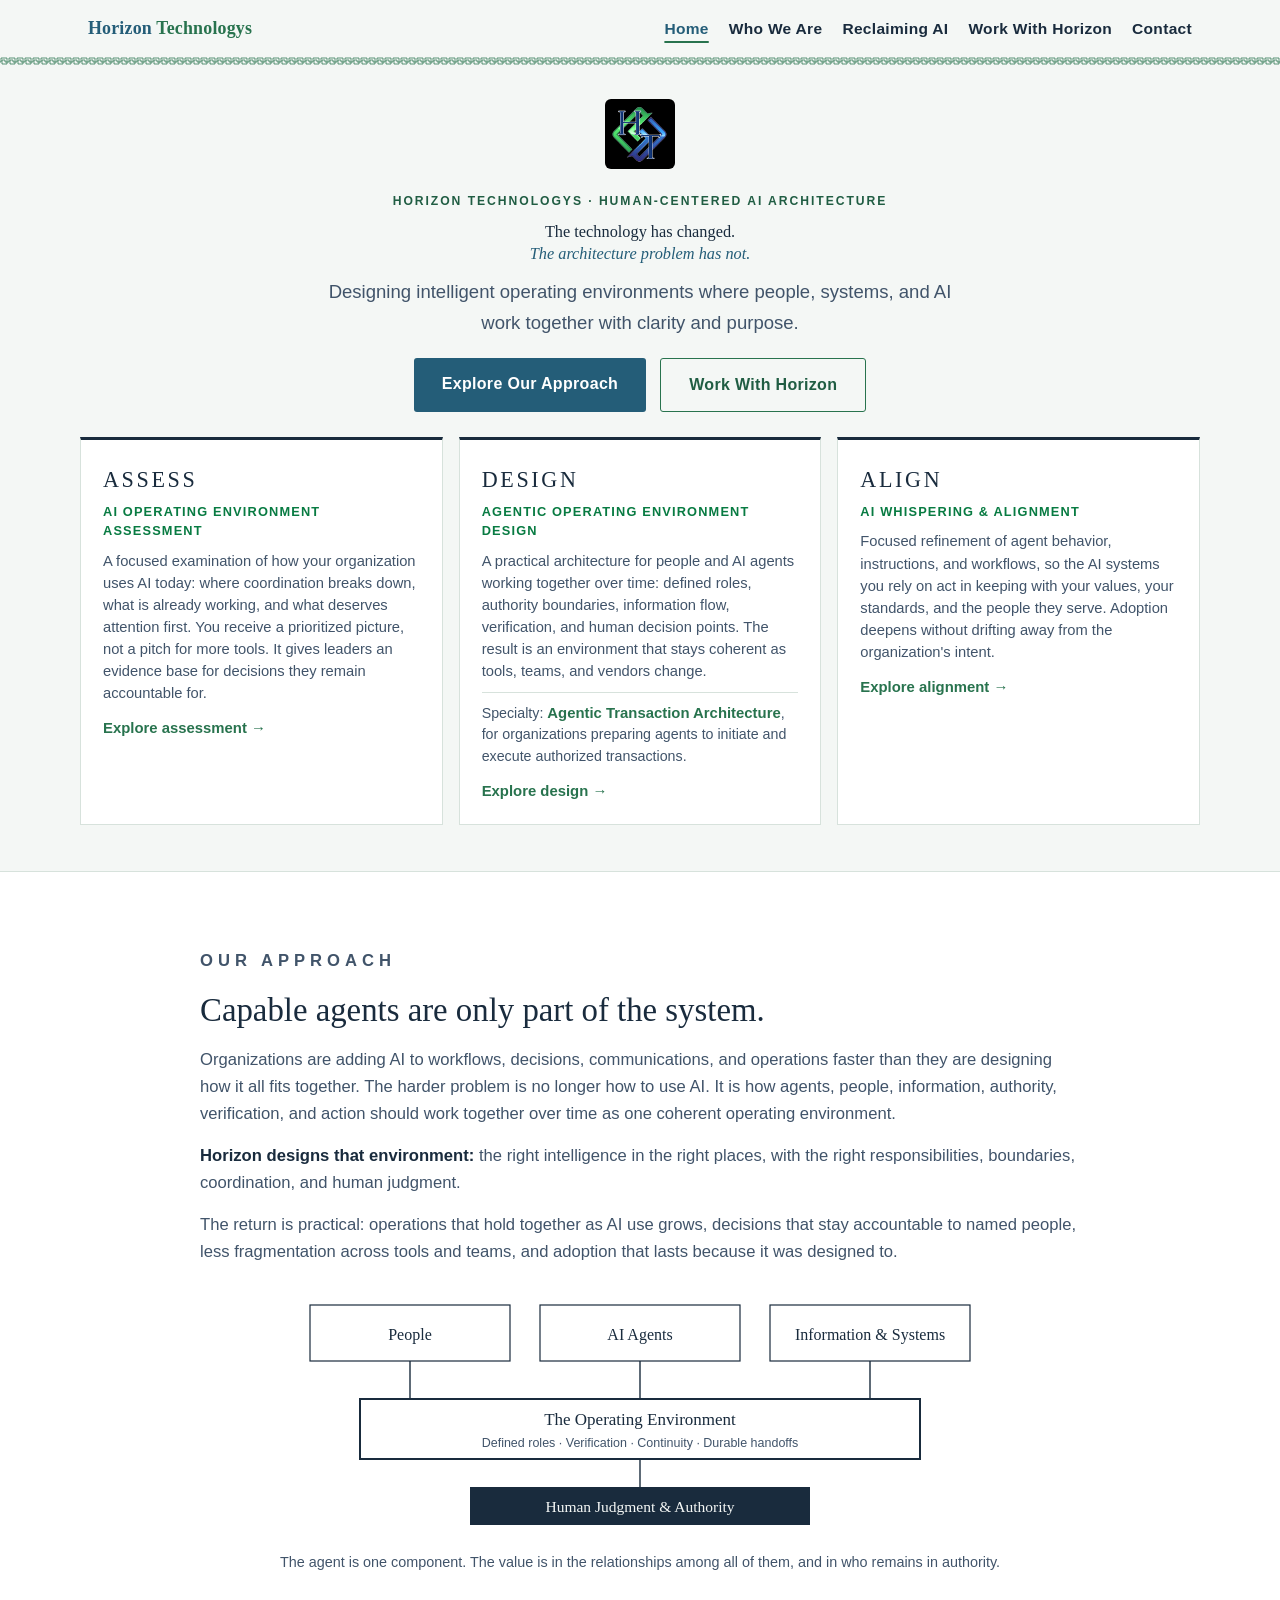
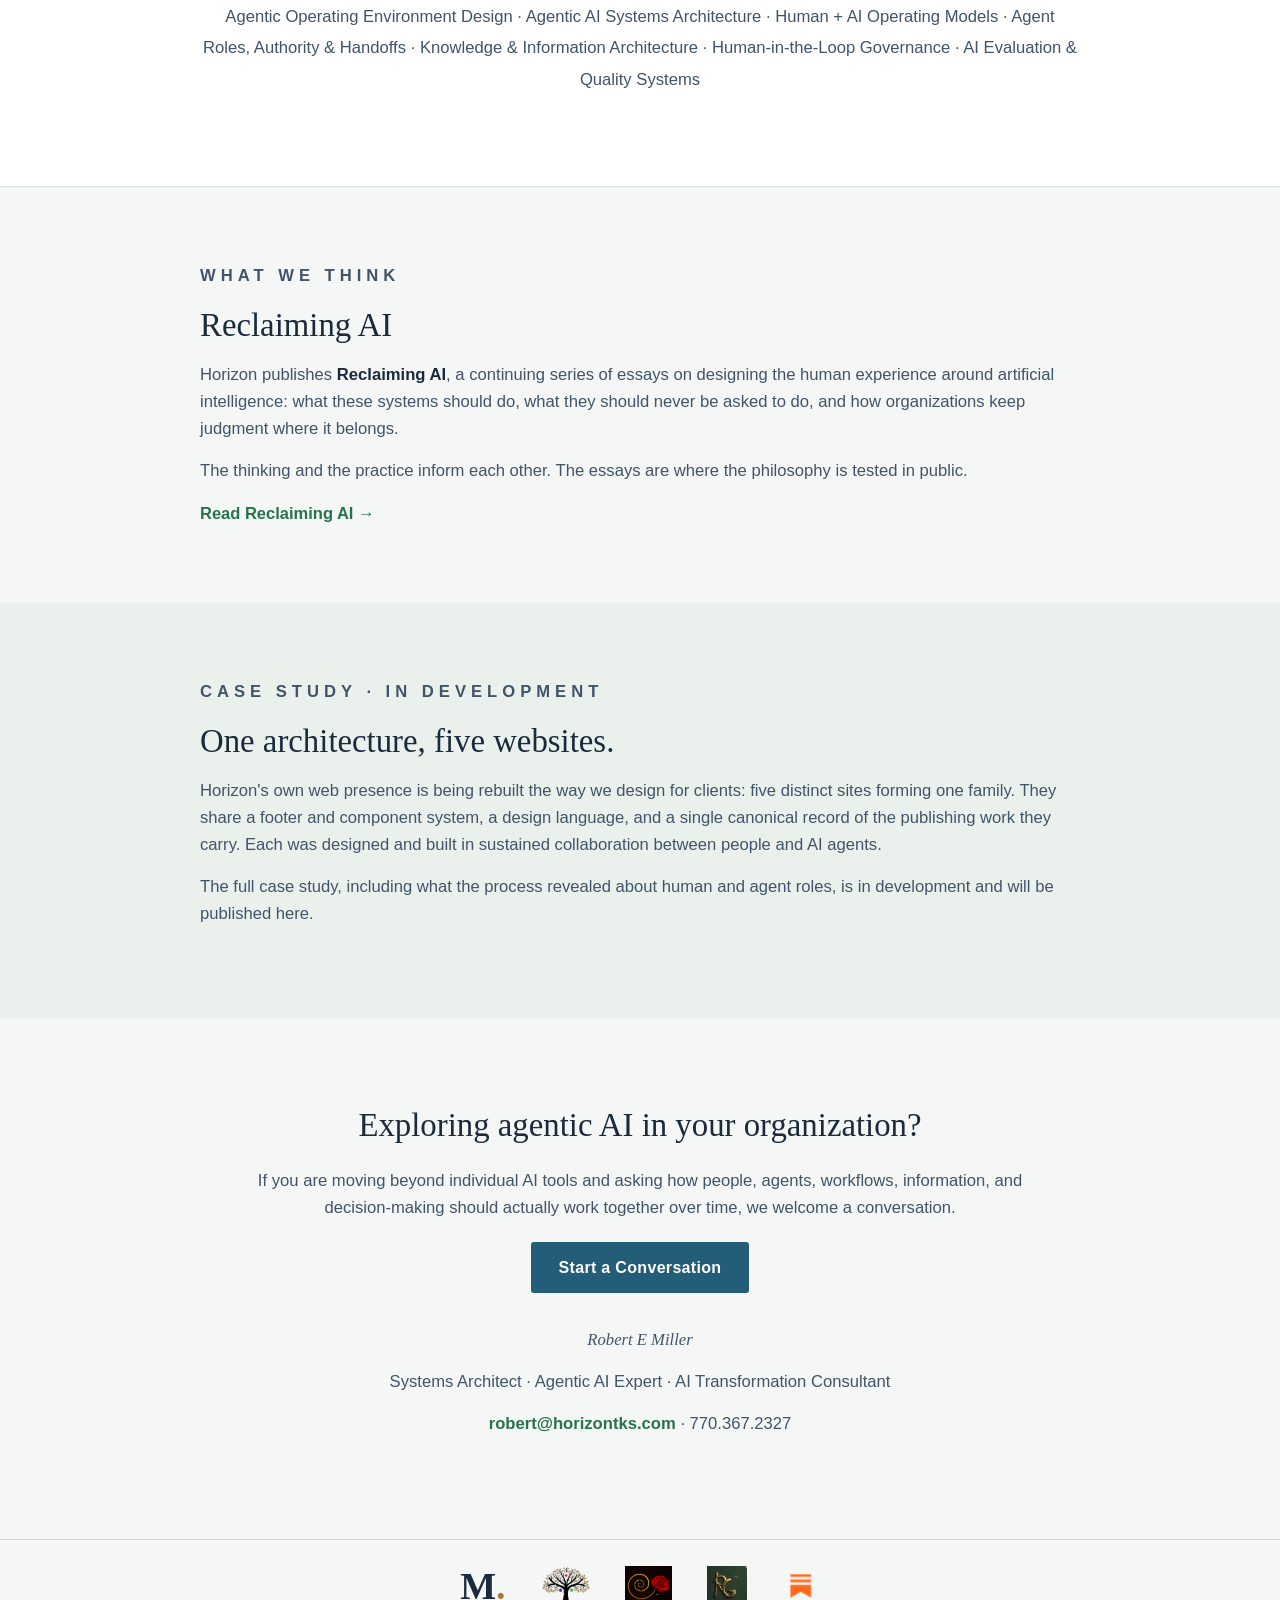
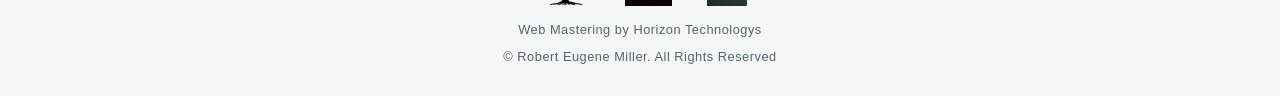
==== commit dc80f26d: "Use vivid green service labels and further reduce hero headline size" ====
--- a/index.html
+++ b/index.html
@@ -80,7 +80,7 @@
     }
     .hero h1 {
       font-family: Georgia, 'Times New Roman', serif; font-weight: 400;
-      font-size: 1.38rem; line-height: 1.3; margin: 12px 0 13px; color: var(--slate);
+      font-size: 1.02rem; line-height: 1.35; margin: 10px 0 12px; color: var(--slate);
     }
     .hero h1 em { color: var(--horizon-blue); }
     .hero .eyebrow { color: var(--deep-green); letter-spacing: 0.16em; }
@@ -98,7 +98,7 @@
     }
     .path { min-width: 0; background: var(--white); border: 1px solid var(--line); border-top: 3px solid var(--slate); padding: 22px 22px 20px; }
     .path h3 { font-family: Georgia, 'Times New Roman', serif; font-size: 1.38rem; letter-spacing: 0.12em; font-weight: 400; }
-    .path .offer-name { font-size: 0.8rem; letter-spacing: 0.13em; text-transform: uppercase; color: var(--sage); font-weight: 700; margin: 5px 0 9px; }
+    .path .offer-name { font-size: 0.8rem; letter-spacing: 0.09em; text-transform: uppercase; color: #087B42; font-weight: 800; margin: 5px 0 9px; }
     .path p { color: var(--slate-soft); font-size: 0.92rem; line-height: 1.5; margin-bottom: 10px; }
     .path p.specialty { font-size: 0.89rem; border-top: 1px solid var(--line); padding-top: 9px; }
     .path a.more { color: var(--bronze); font-weight: 700; text-decoration: none; font-size: 0.93rem; }
@@ -122,7 +122,7 @@
     .contact-line a { color: var(--bronze); text-decoration: none; font-weight: 600; }
     @media (max-width: 860px) {
       .paths { grid-template-columns: 1fr; width: auto; }
-      .hero h1 { font-size: 1.38rem; }
+      .hero h1 { font-size: 1.02rem; }
       .hero { padding: 28px 20px 24px; }
       .nav-inner { flex-direction: column; gap: 10px; }
       .nav-links { justify-content: center; }
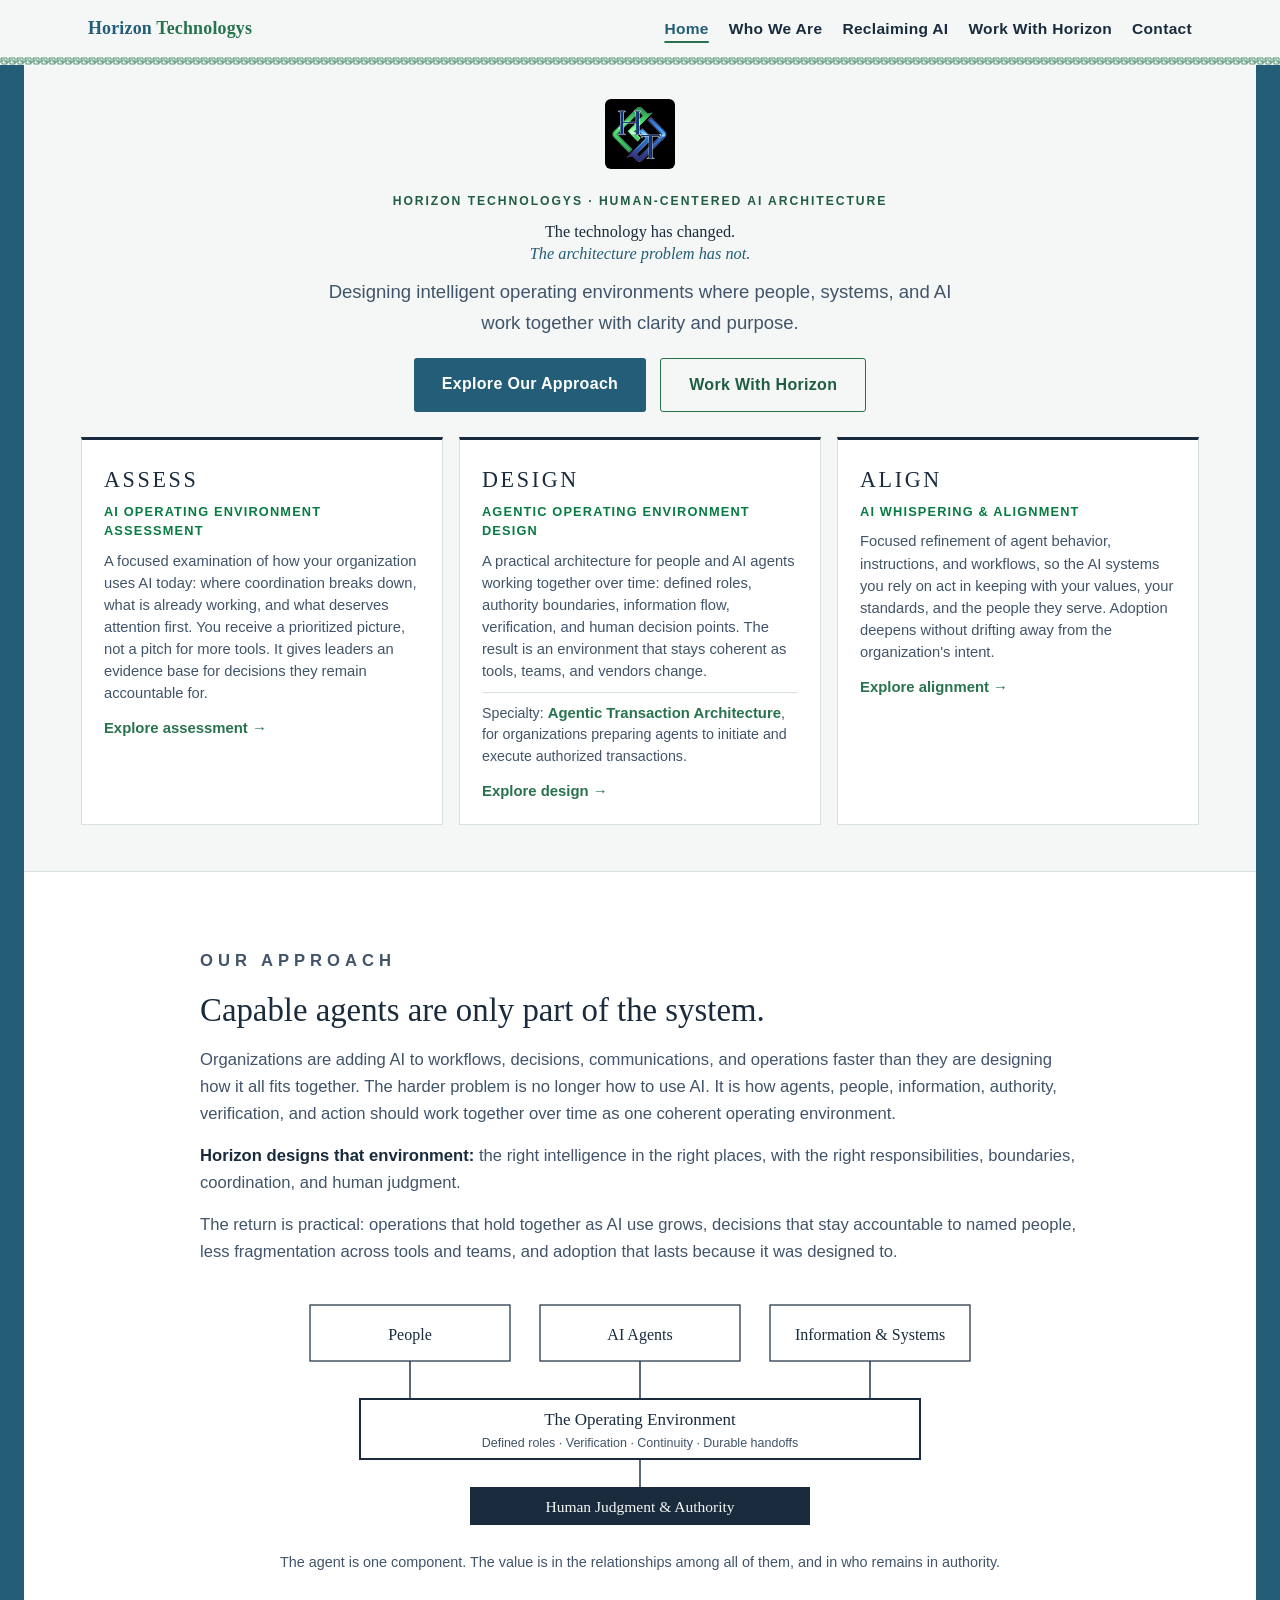
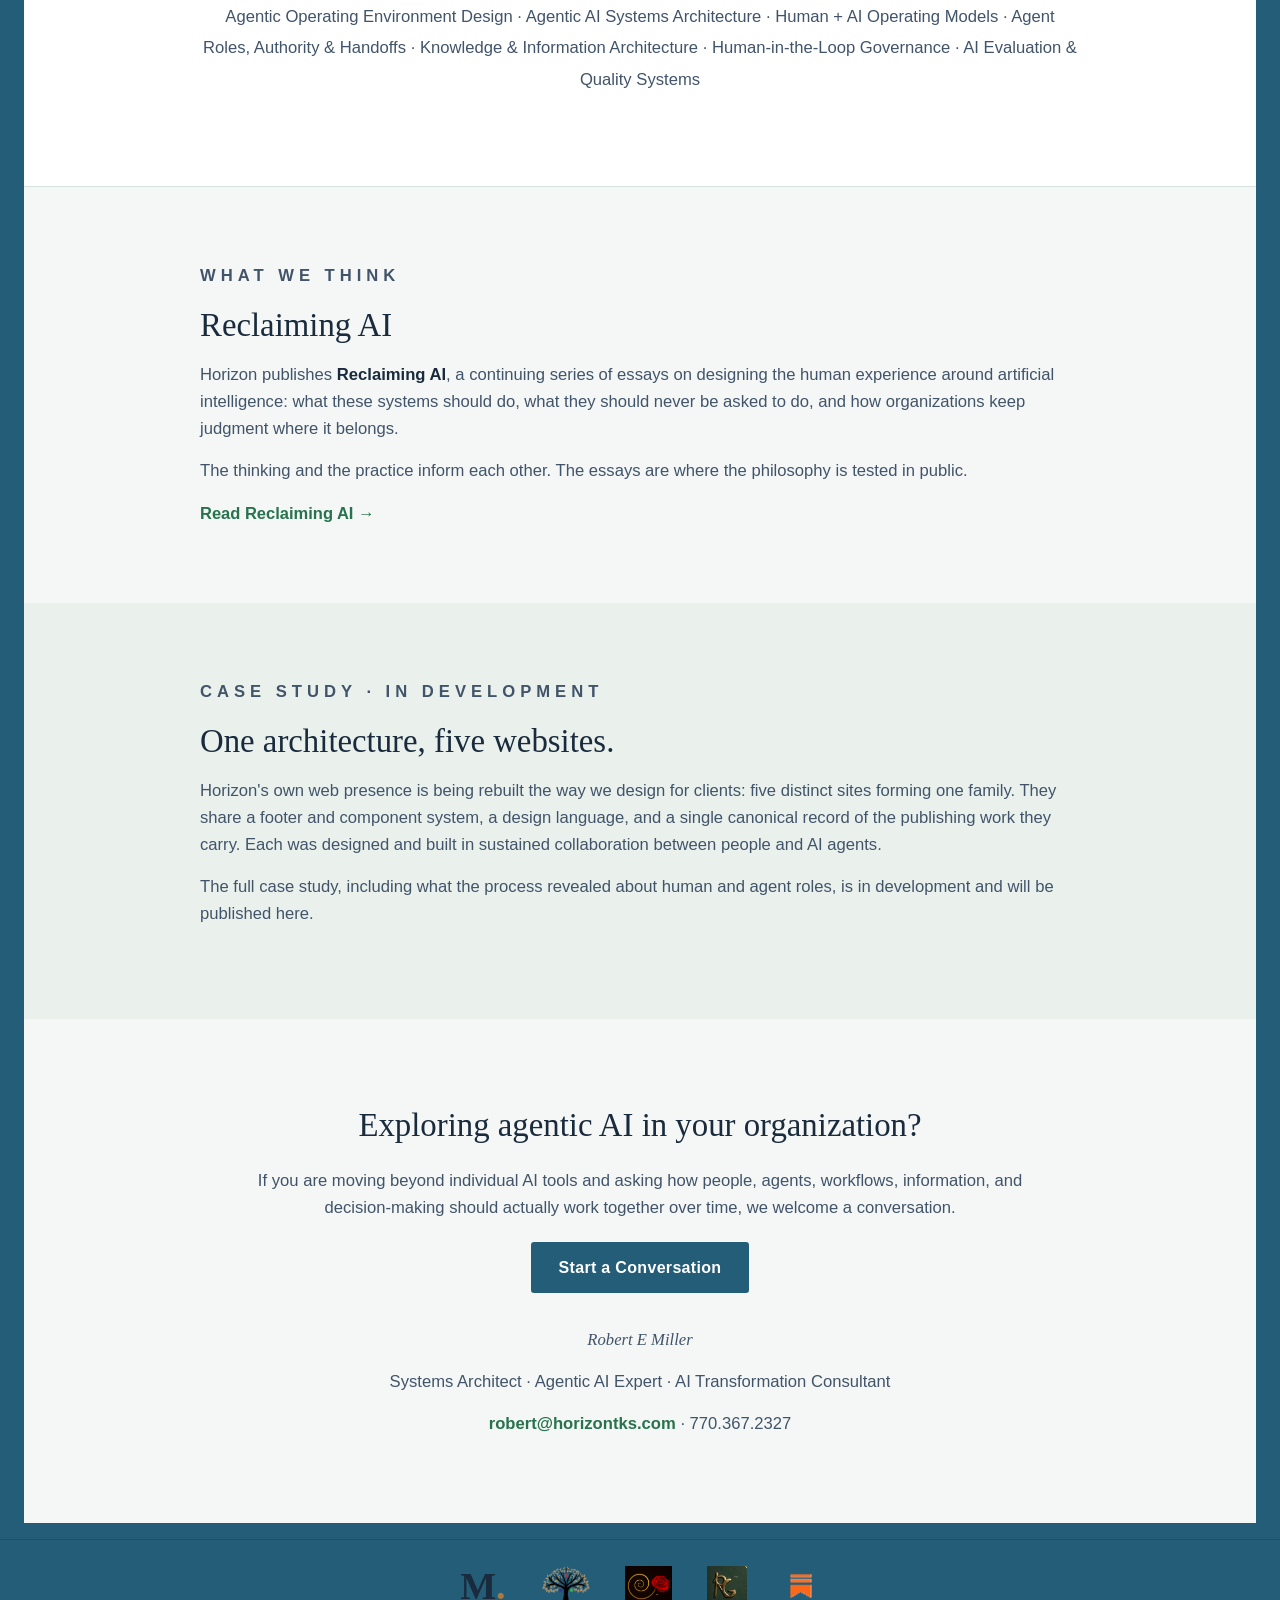
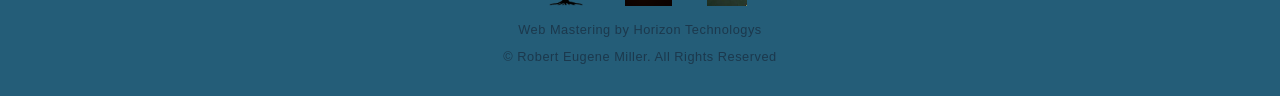
==== commit cd62131d: "Add blue-teal architectural side and bottom frame to Horizon 2 homepage" ====
--- a/index.html
+++ b/index.html
@@ -129,6 +129,13 @@
       .section { padding: 54px 20px; }
       .closing { padding: 56px 20px 52px; }
     }
+
+    /* Horizon blue-teal architectural frame, matching the primary CTA */
+    body { background: var(--horizon-blue); }
+    .page-frame { width: calc(100% - 48px); max-width: 1240px; margin: 0 auto; background: var(--mist); }
+    .page-frame .band-white { background: var(--white); }
+    @media (max-width: 860px) { .page-frame { width: calc(100% - 24px); } }
+    @media (max-width: 480px) { .page-frame { width: calc(100% - 12px); } }
   </style>
 </head>
 <body>
@@ -158,6 +165,7 @@
     </div>
   </div>
 
+  <main class="page-frame">
   <header class="hero">
     <img class="logo" src="HTS_Synergy.png" alt="Horizon Technologys logo" />
     <p class="eyebrow">Horizon Technologys · Human-Centered AI Architecture</p>
@@ -256,6 +264,8 @@
     <p class="contact-line"><a href="mailto:robert@horizontks.com">robert@horizontks.com</a> · 770.367.2327</p>
   </section>
 
+  </main>
+
   <style>
   .htks-footer { background: transparent; border-top: 1px solid rgba(0, 0, 0, 0.14); margin-top: 1rem; padding: 1.6rem 1rem 1.8rem; text-align: center; font-family: inherit; }
   .htks-footer-row { display: flex; flex-wrap: wrap; justify-content: center; align-items: center; gap: 1.4rem 2.2rem; margin: 0 0 0.9rem; border: 0; padding: 0; }
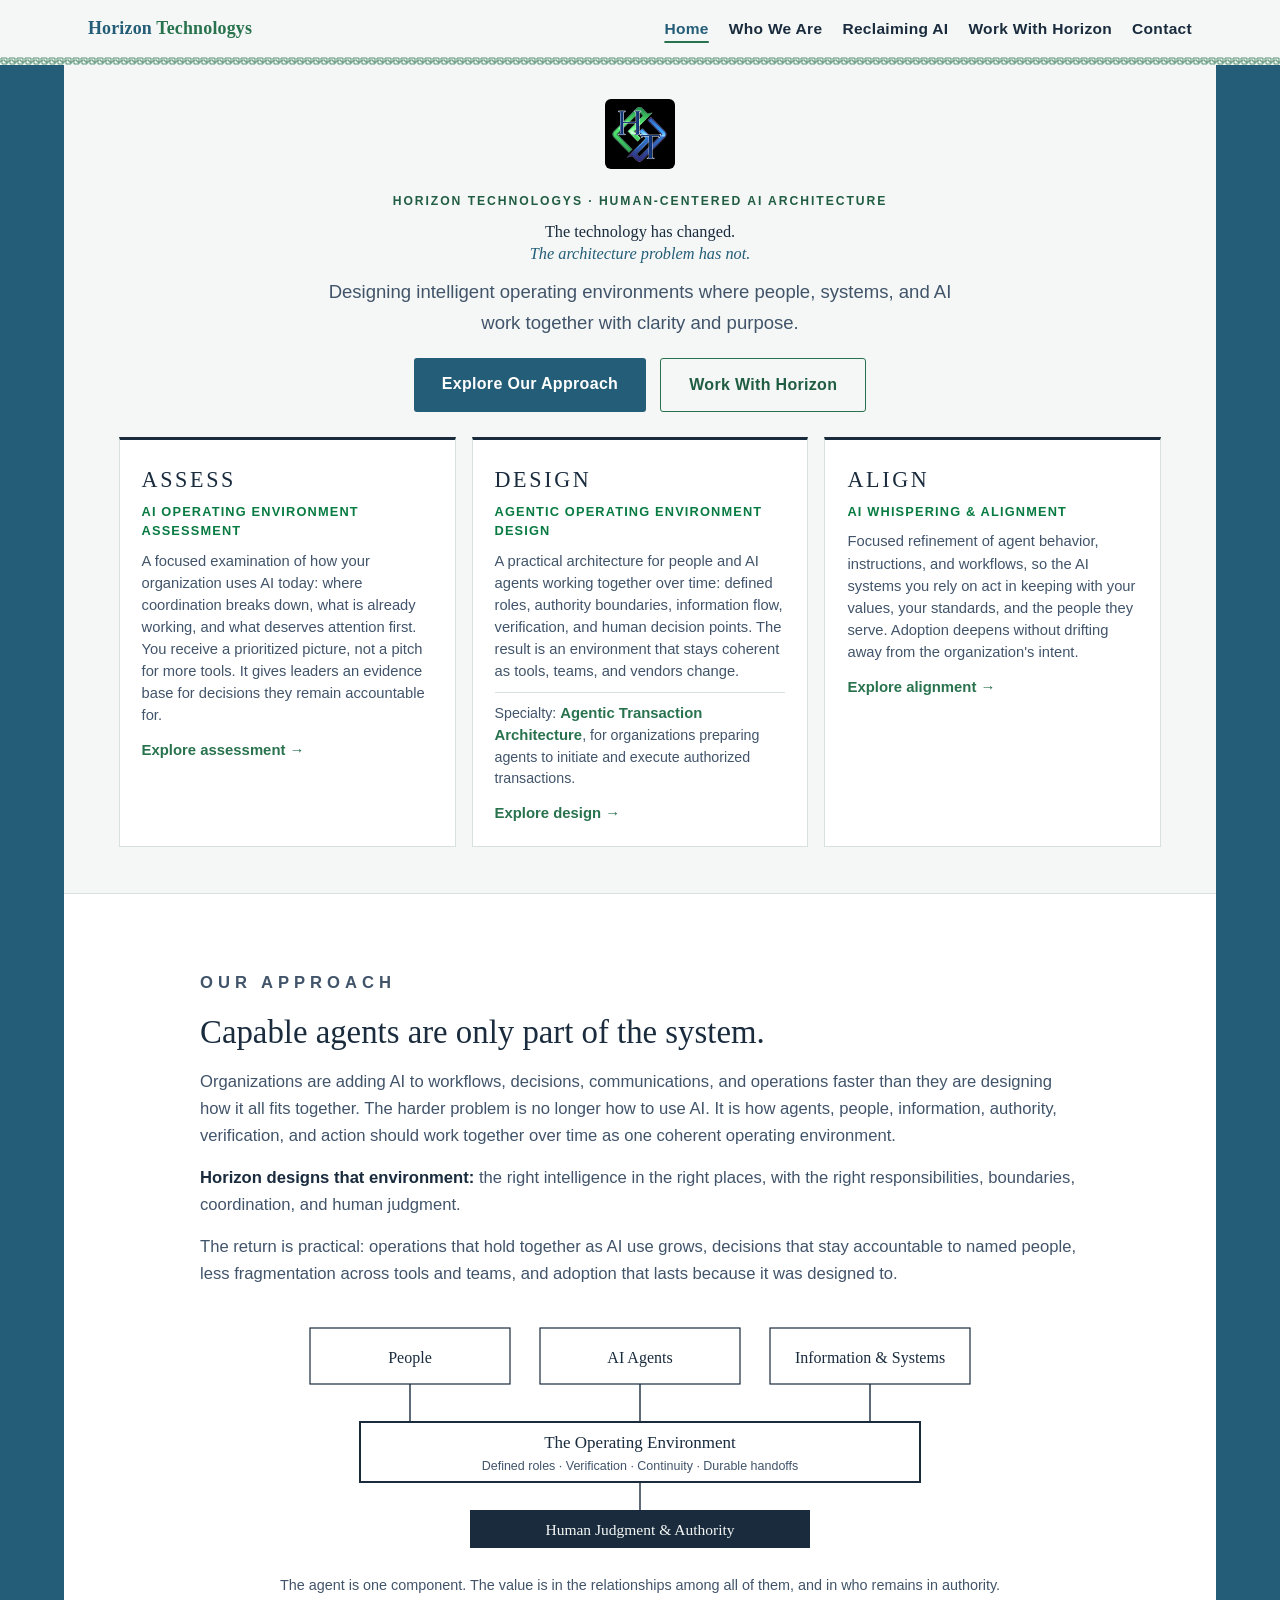
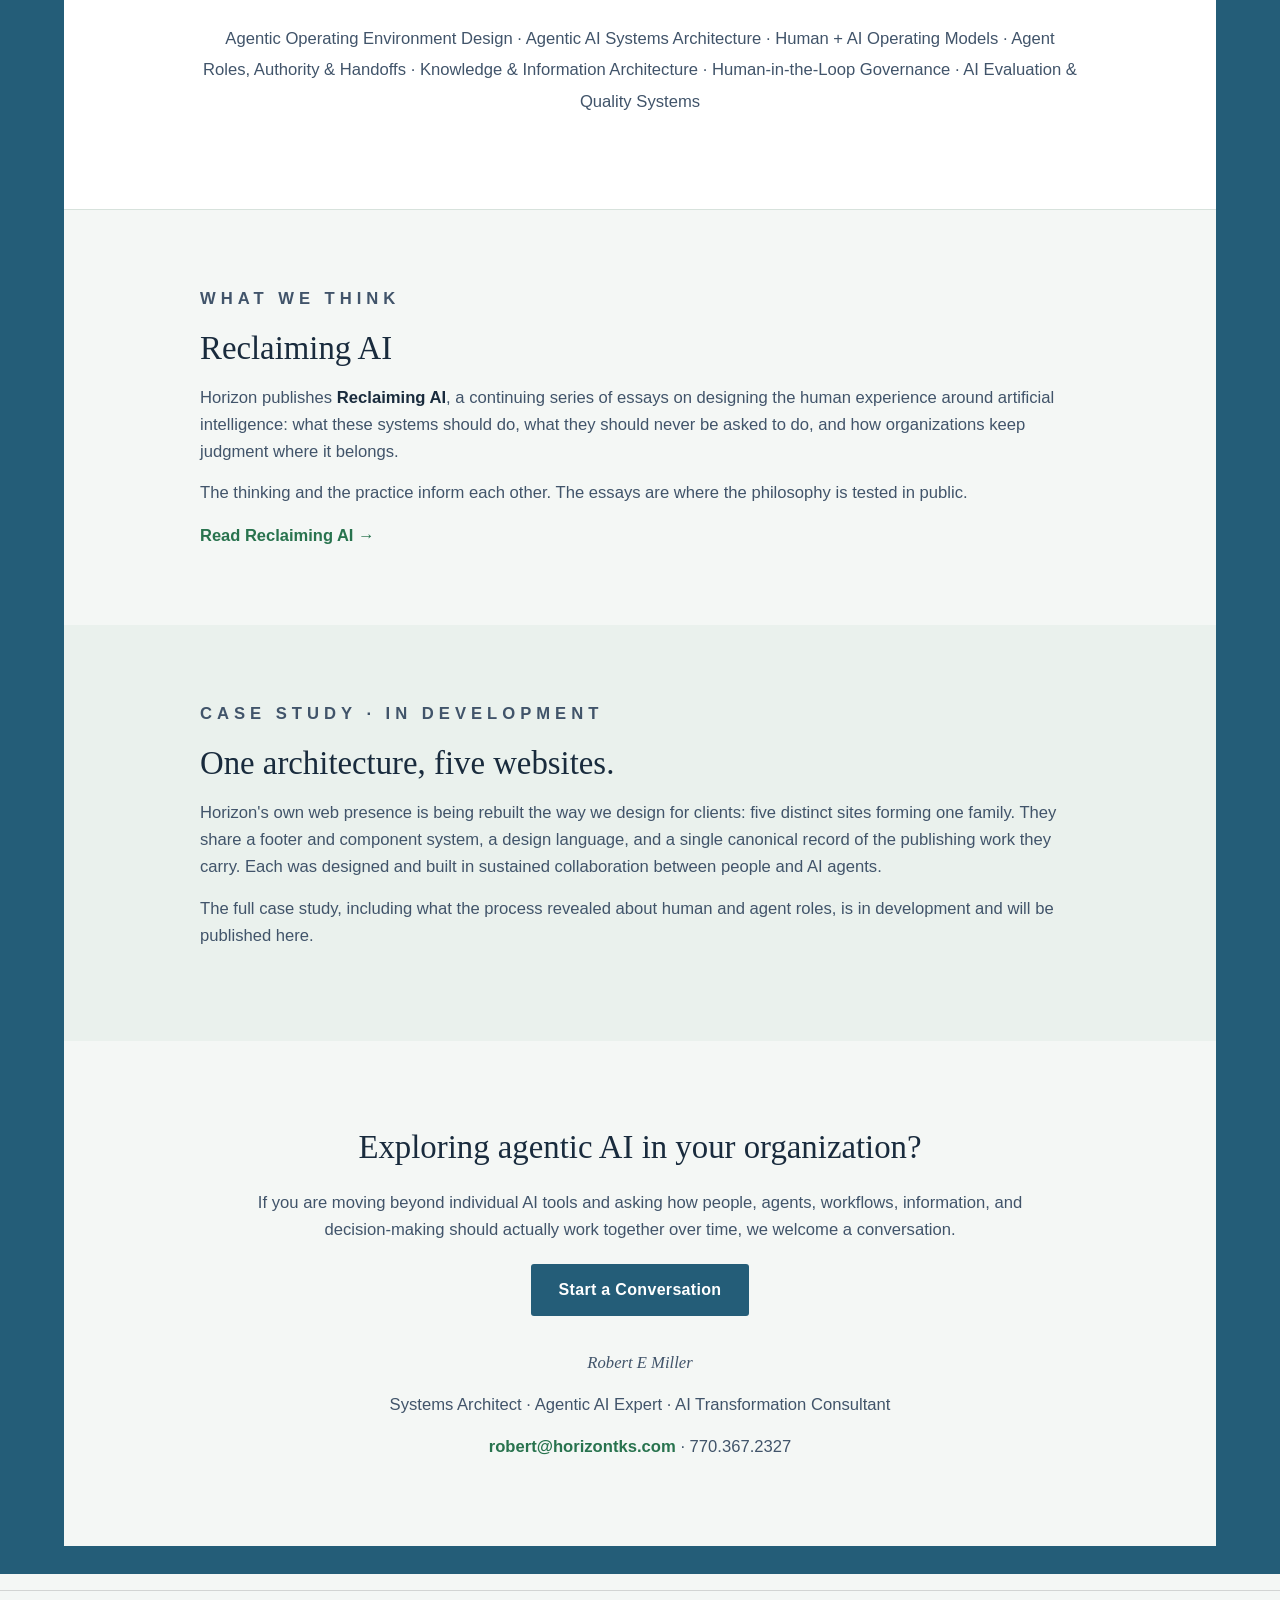
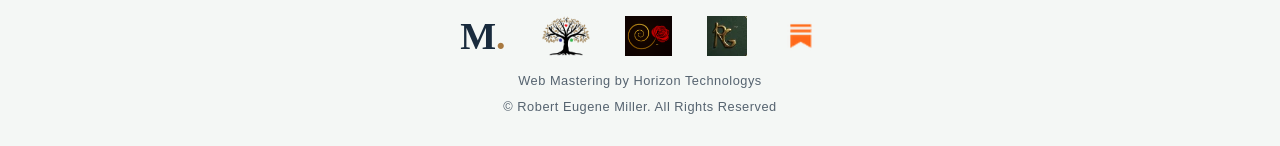
==== commit 66226dee: "Make Horizon blue side and bottom bars explicit page borders" ====
--- a/index.html
+++ b/index.html
@@ -131,11 +131,15 @@
     }
 
     /* Horizon blue-teal architectural frame, matching the primary CTA */
-    body { background: var(--horizon-blue); }
-    .page-frame { width: calc(100% - 48px); max-width: 1240px; margin: 0 auto; background: var(--mist); }
+    /* Visible framing belongs to the page itself, not to an outer background. */
+    body { background: var(--mist); }
+    .page-frame { width: 100%; max-width: none; margin: 0; background: var(--mist);
+      border-left: clamp(18px, 5vw, 76px) solid var(--horizon-blue);
+      border-right: clamp(18px, 5vw, 76px) solid var(--horizon-blue);
+      border-bottom: 28px solid var(--horizon-blue); }
     .page-frame .band-white { background: var(--white); }
-    @media (max-width: 860px) { .page-frame { width: calc(100% - 24px); } }
-    @media (max-width: 480px) { .page-frame { width: calc(100% - 12px); } }
+    @media (max-width: 860px) { .page-frame { border-left-width: 14px; border-right-width: 14px; border-bottom-width: 18px; } }
+    @media (max-width: 480px) { .page-frame { border-left-width: 7px; border-right-width: 7px; border-bottom-width: 12px; } }
   </style>
 </head>
 <body>
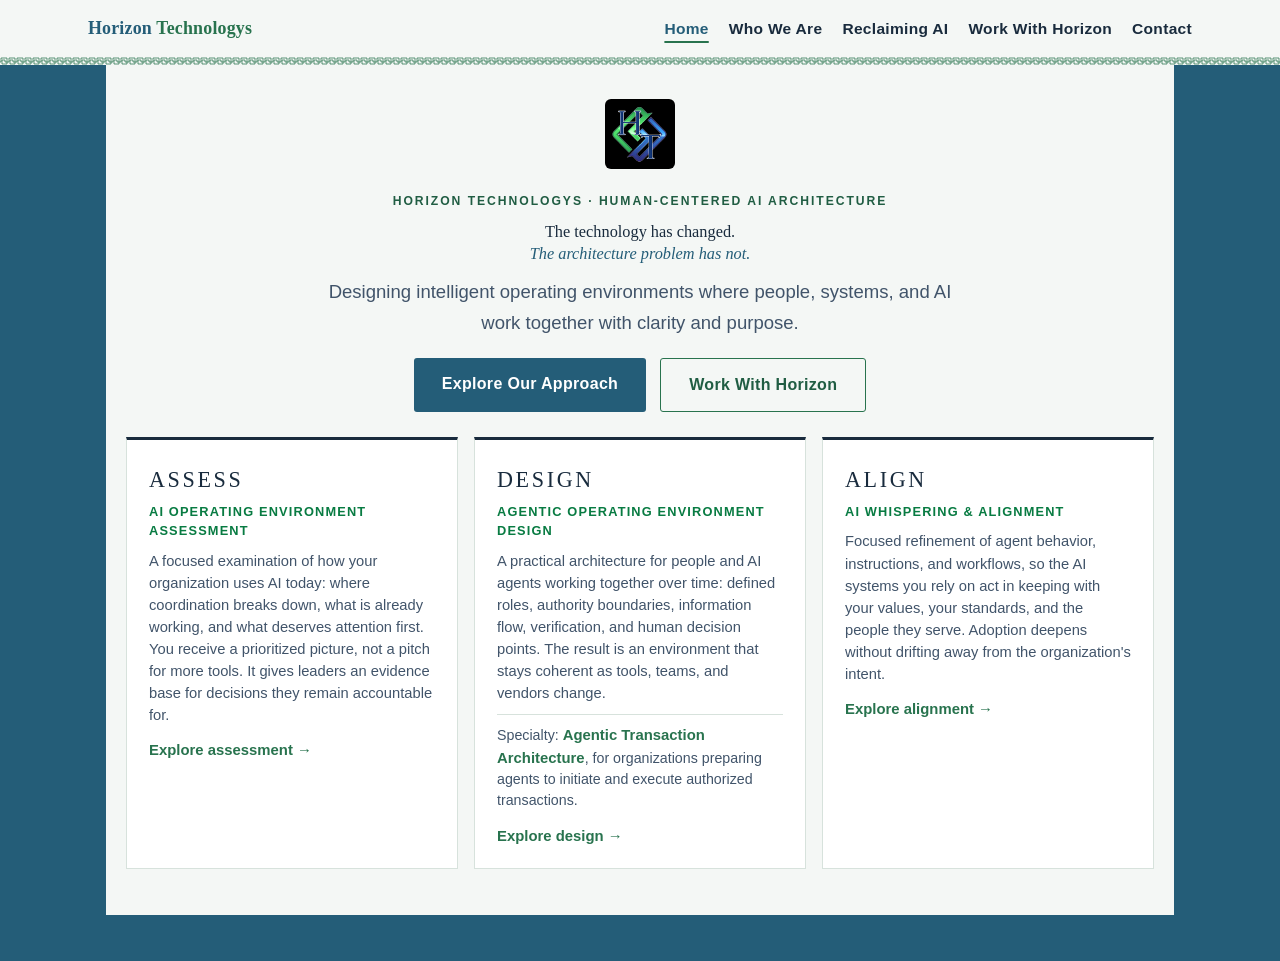
==== commit af082c93: "Match approved framed landing page and move remaining sections to Our Approach" ====
--- a/index.html
+++ b/index.html
@@ -94,7 +94,7 @@
     .btn-outline { border: 1.5px solid var(--horizon-green); color: var(--deep-green); background: transparent; }
     .paths {
       display: grid; grid-template-columns: repeat(3, 1fr); gap: 16px;
-      max-width: 1160px; margin: 0 auto; padding: 0 20px 46px; width: 94%;
+      max-width: 1160px; margin: 0 auto; padding: 0 20px 46px; width: 100%;
     }
     .path { min-width: 0; background: var(--white); border: 1px solid var(--line); border-top: 3px solid var(--slate); padding: 22px 22px 20px; }
     .path h3 { font-family: Georgia, 'Times New Roman', serif; font-size: 1.38rem; letter-spacing: 0.12em; font-weight: 400; }
@@ -131,15 +131,15 @@
     }
 
     /* Horizon blue-teal architectural frame, matching the primary CTA */
-    /* Visible framing belongs to the page itself, not to an outer background. */
+    /* Framed landing page matching approved reference */
     body { background: var(--mist); }
     .page-frame { width: 100%; max-width: none; margin: 0; background: var(--mist);
-      border-left: clamp(18px, 5vw, 76px) solid var(--horizon-blue);
-      border-right: clamp(18px, 5vw, 76px) solid var(--horizon-blue);
-      border-bottom: 28px solid var(--horizon-blue); }
+      border-left: clamp(20px, 8.3vw, 150px) solid var(--horizon-blue);
+      border-right: clamp(20px, 8.3vw, 150px) solid var(--horizon-blue);
+      border-bottom: 46px solid var(--horizon-blue); }
     .page-frame .band-white { background: var(--white); }
-    @media (max-width: 860px) { .page-frame { border-left-width: 14px; border-right-width: 14px; border-bottom-width: 18px; } }
-    @media (max-width: 480px) { .page-frame { border-left-width: 7px; border-right-width: 7px; border-bottom-width: 12px; } }
+    @media (max-width: 860px) { .page-frame { border-left-width: 14px; border-right-width: 14px; border-bottom-width: 24px; } }
+    @media (max-width: 480px) { .page-frame { border-left-width: 7px; border-right-width: 7px; border-bottom-width: 14px; } }
   </style>
 </head>
 <body>
@@ -176,7 +176,7 @@
     <h1>The technology has changed.<br /><em>The architecture problem has not.</em></h1>
     <p class="sub">Designing intelligent operating environments where people, systems, and AI work together with clarity and purpose.</p>
     <div class="cta-row">
-      <a class="btn btn-solid" href="#approach">Explore Our Approach</a>
+      <a class="btn btn-solid" href="our-approach.html">Explore Our Approach</a>
       <a class="btn btn-outline" href="work-with-horizon.html">Work With Horizon</a>
     </div>
   </header>
@@ -203,94 +203,6 @@
     </div>
   </div>
 
-  <section class="section band-white" id="approach">
-    <div class="section-inner">
-      <p class="eyebrow">Our Approach</p>
-      <h2>Capable agents are only part of the system.</h2>
-      <p>Organizations are adding AI to workflows, decisions, communications, and operations faster than they are designing how it all fits together. The harder problem is no longer how to use AI. It is how agents, people, information, authority, verification, and action should work together over time as one coherent operating environment.</p>
-      <p><strong>Horizon designs that environment:</strong> the right intelligence in the right places, with the right responsibilities, boundaries, coordination, and human judgment.</p>
-      <p>The return is practical: operations that hold together as AI use grows, decisions that stay accountable to named people, less fragmentation across tools and teams, and adoption that lasts because it was designed to.</p>
-      <figure class="diagram">
-        <svg width="680" height="238" viewBox="0 0 680 238" xmlns="http://www.w3.org/2000/svg" role="img" aria-label="Diagram: people, AI agents, and information and systems working within an operating environment grounded in human judgment and authority">
-          <g font-family="Georgia, 'Times New Roman', serif" font-size="16" fill="#192B3D" text-anchor="middle">
-            <rect x="10" y="10" width="200" height="56" fill="#FFFFFF" stroke="#192B3D" stroke-width="1.2"/>
-            <text x="110" y="45">People</text>
-            <rect x="240" y="10" width="200" height="56" fill="#FFFFFF" stroke="#192B3D" stroke-width="1.2"/>
-            <text x="340" y="45">AI Agents</text>
-            <rect x="470" y="10" width="200" height="56" fill="#FFFFFF" stroke="#192B3D" stroke-width="1.2"/>
-            <text x="570" y="45">Information &amp; Systems</text>
-          </g>
-          <g stroke="#192B3D" stroke-width="1.4">
-            <line x1="110" y1="66" x2="110" y2="104"/>
-            <line x1="340" y1="66" x2="340" y2="104"/>
-            <line x1="570" y1="66" x2="570" y2="104"/>
-          </g>
-          <rect x="60" y="104" width="560" height="60" fill="#FFFFFF" stroke="#192B3D" stroke-width="2"/>
-          <text x="340" y="130" text-anchor="middle" font-family="Georgia, 'Times New Roman', serif" font-size="17" fill="#192B3D">The Operating Environment</text>
-          <text x="340" y="152" text-anchor="middle" font-family="'Segoe UI', Arial, sans-serif" font-size="12.5" fill="#41546A">Defined roles · Verification · Continuity · Durable handoffs</text>
-          <line x1="340" y1="164" x2="340" y2="192" stroke="#192B3D" stroke-width="1.4"/>
-          <rect x="170" y="192" width="340" height="38" fill="#192B3D"/>
-          <text x="340" y="217" text-anchor="middle" font-family="Georgia, 'Times New Roman', serif" font-size="15.5" fill="#F4F7F5">Human Judgment &amp; Authority</text>
-        </svg>
-        <figcaption>The agent is one component. The value is in the relationships among all of them, and in who remains in authority.</figcaption>
-      </figure>
-      <p class="practice-line">Agentic Operating Environment Design · Agentic AI Systems Architecture · Human + AI Operating Models · Agent Roles, Authority &amp; Handoffs · Knowledge &amp; Information Architecture · Human-in-the-Loop Governance · AI Evaluation &amp; Quality Systems</p>
-    </div>
-  </section>
-
-  <section class="section">
-    <div class="section-inner">
-      <p class="eyebrow">What We Think</p>
-      <h2>Reclaiming AI</h2>
-      <p>Horizon publishes <strong>Reclaiming AI</strong>, a continuing series of essays on designing the human experience around artificial intelligence: what these systems should do, what they should never be asked to do, and how organizations keep judgment where it belongs.</p>
-      <p>The thinking and the practice inform each other. The essays are where the philosophy is tested in public.</p>
-      <a class="more" href="reclaiming-ai.html">Read Reclaiming AI →</a>
-    </div>
-  </section>
-
-  <section class="section band-sage">
-    <div class="section-inner">
-      <p class="eyebrow">Case Study · In Development</p>
-      <h2>One architecture, five websites.</h2>
-      <p>Horizon's own web presence is being rebuilt the way we design for clients: five distinct sites forming one family. They share a footer and component system, a design language, and a single canonical record of the publishing work they carry. Each was designed and built in sustained collaboration between people and AI agents.</p>
-      <p>The full case study, including what the process revealed about human and agent roles, is in development and will be published here.</p>
-    </div>
-  </section>
-
-  <section class="closing">
-    <h2>Exploring agentic AI in your organization?</h2>
-    <p>If you are moving beyond individual AI tools and asking how people, agents, workflows, information, and decision-making should actually work together over time, we welcome a conversation.</p>
-    <div class="cta-row">
-      <a class="btn btn-solid" href="mailto:robert@horizontks.com?subject=Conversation%20with%20Horizon">Start a Conversation</a>
-    </div>
-    <p class="signature">Robert E Miller</p>
-    <p class="contact-line">Systems Architect · Agentic AI Expert · AI Transformation Consultant</p>
-    <p class="contact-line"><a href="mailto:robert@horizontks.com">robert@horizontks.com</a> · 770.367.2327</p>
-  </section>
-
   </main>
-
-  <style>
-  .htks-footer { background: transparent; border-top: 1px solid rgba(0, 0, 0, 0.14); margin-top: 1rem; padding: 1.6rem 1rem 1.8rem; text-align: center; font-family: inherit; }
-  .htks-footer-row { display: flex; flex-wrap: wrap; justify-content: center; align-items: center; gap: 1.4rem 2.2rem; margin: 0 0 0.9rem; border: 0; padding: 0; }
-  .htks-footer-link { display: inline-flex; align-items: center; line-height: 0; }
-  .htks-footer-link img { height: 40px; width: auto; display: block; }
-  .htks-footer-markham { line-height: 1; text-decoration: none; }
-  .htks-markham-word { font-family: Georgia, "Times New Roman", serif; font-size: 38px; font-weight: 700; line-height: 1; color: #192B3D; }
-  .htks-markham-dot { color: #A87940; }
-  .htks-host-horizontks .htks-item-horizon, .htks-host-markhamideas .htks-item-markham, .htks-host-theryehouse .htks-item-rye, .htks-host-remyrmiller .htks-item-remy, .htks-host-rguytano .htks-item-rguytano { display: none; }
-  .htks-footer-credit { margin: 0; font-size: 0.8rem; letter-spacing: 0.04em; opacity: 0.72; }
-  .htks-footer-copy { margin: 0.35rem 0 0; font-size: 0.8rem; letter-spacing: 0.04em; opacity: 0.72; }
-</style>
-<footer class="htks-footer htks-host-horizontks">
-  <nav class="htks-footer-row" aria-label="Web Mastering by Horizon Technologys">
-    <a class="htks-footer-link htks-item-horizon" href="https://horizontks.com/" title="Horizon Technologys"><img src="/horizon-logo-2026.png" alt="Horizon Technologys" height="40"></a>
-    <a class="htks-footer-link htks-footer-markham htks-item-markham" href="https://markhamideas.org/" title="Markham" aria-label="Markham"><span class="htks-markham-word" aria-hidden="true">M<span class="htks-markham-dot">.</span></span></a>
-    <a class="htks-footer-link htks-item-rye" href="https://theryehouse.com/" title="The Rye House"><img src="/rye-tree-clean.png" alt="The Rye House" height="40"></a>
-    <a class="htks-footer-link htks-item-remy" href="https://rremymiller.com/" title="R Remy Miller"><img src="/remy-spiral-logo.png" alt="R Remy Miller" height="40"></a><a class="htks-footer-link htks-item-rguytano" href="https://rguytano.com/" title="RGuytano"><img src="/rguytano-rg-logo.png" alt="RGuytano" height="40"></a><a class="htks-footer-link htks-item-substack" href="https://remy1miller.substack.com/" title="Substack: Welcome to my Neighborhood"><img src="/substack-glyph.png" alt="Substack" height="40"></a>
-  </nav>
-  <p class="htks-footer-credit">Web Mastering by Horizon Technologys</p>
-  <p class="htks-footer-copy">© Robert Eugene Miller. All Rights Reserved</p>
-</footer>
 </body>
 </html>
